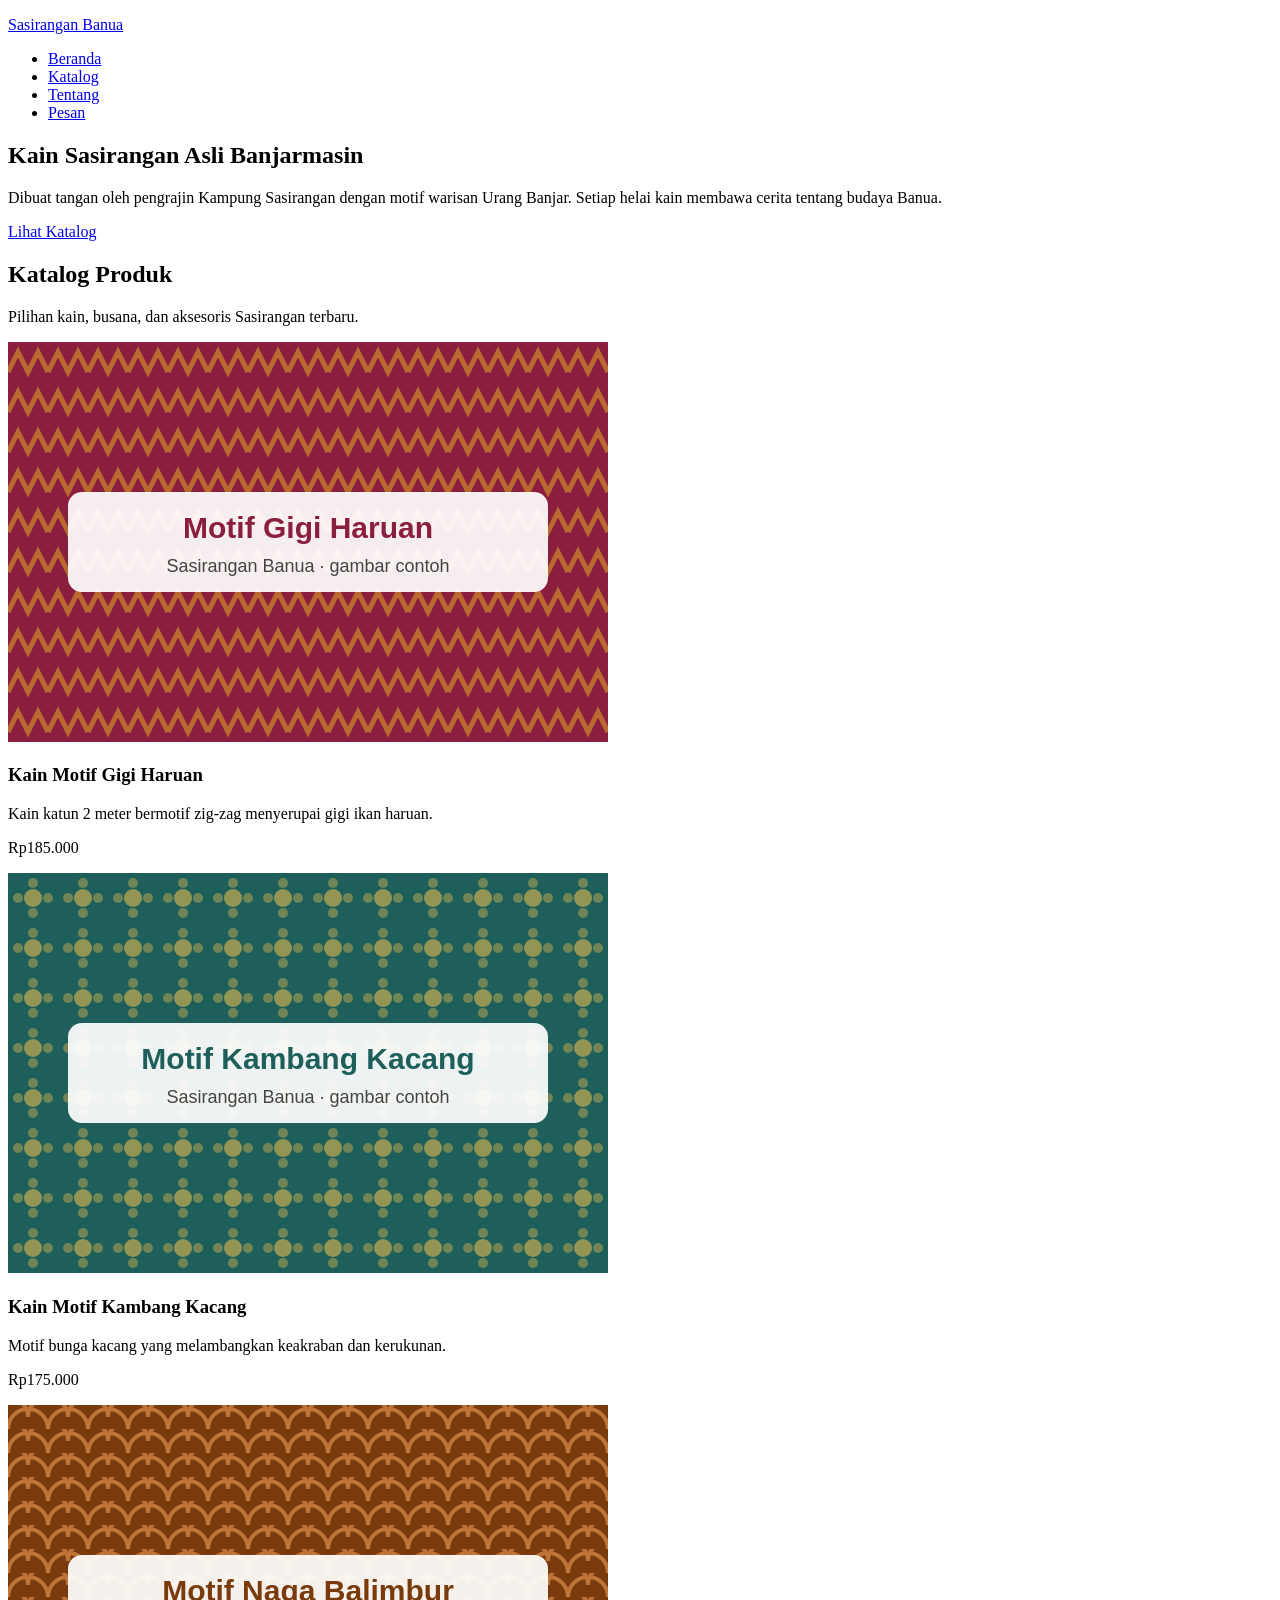
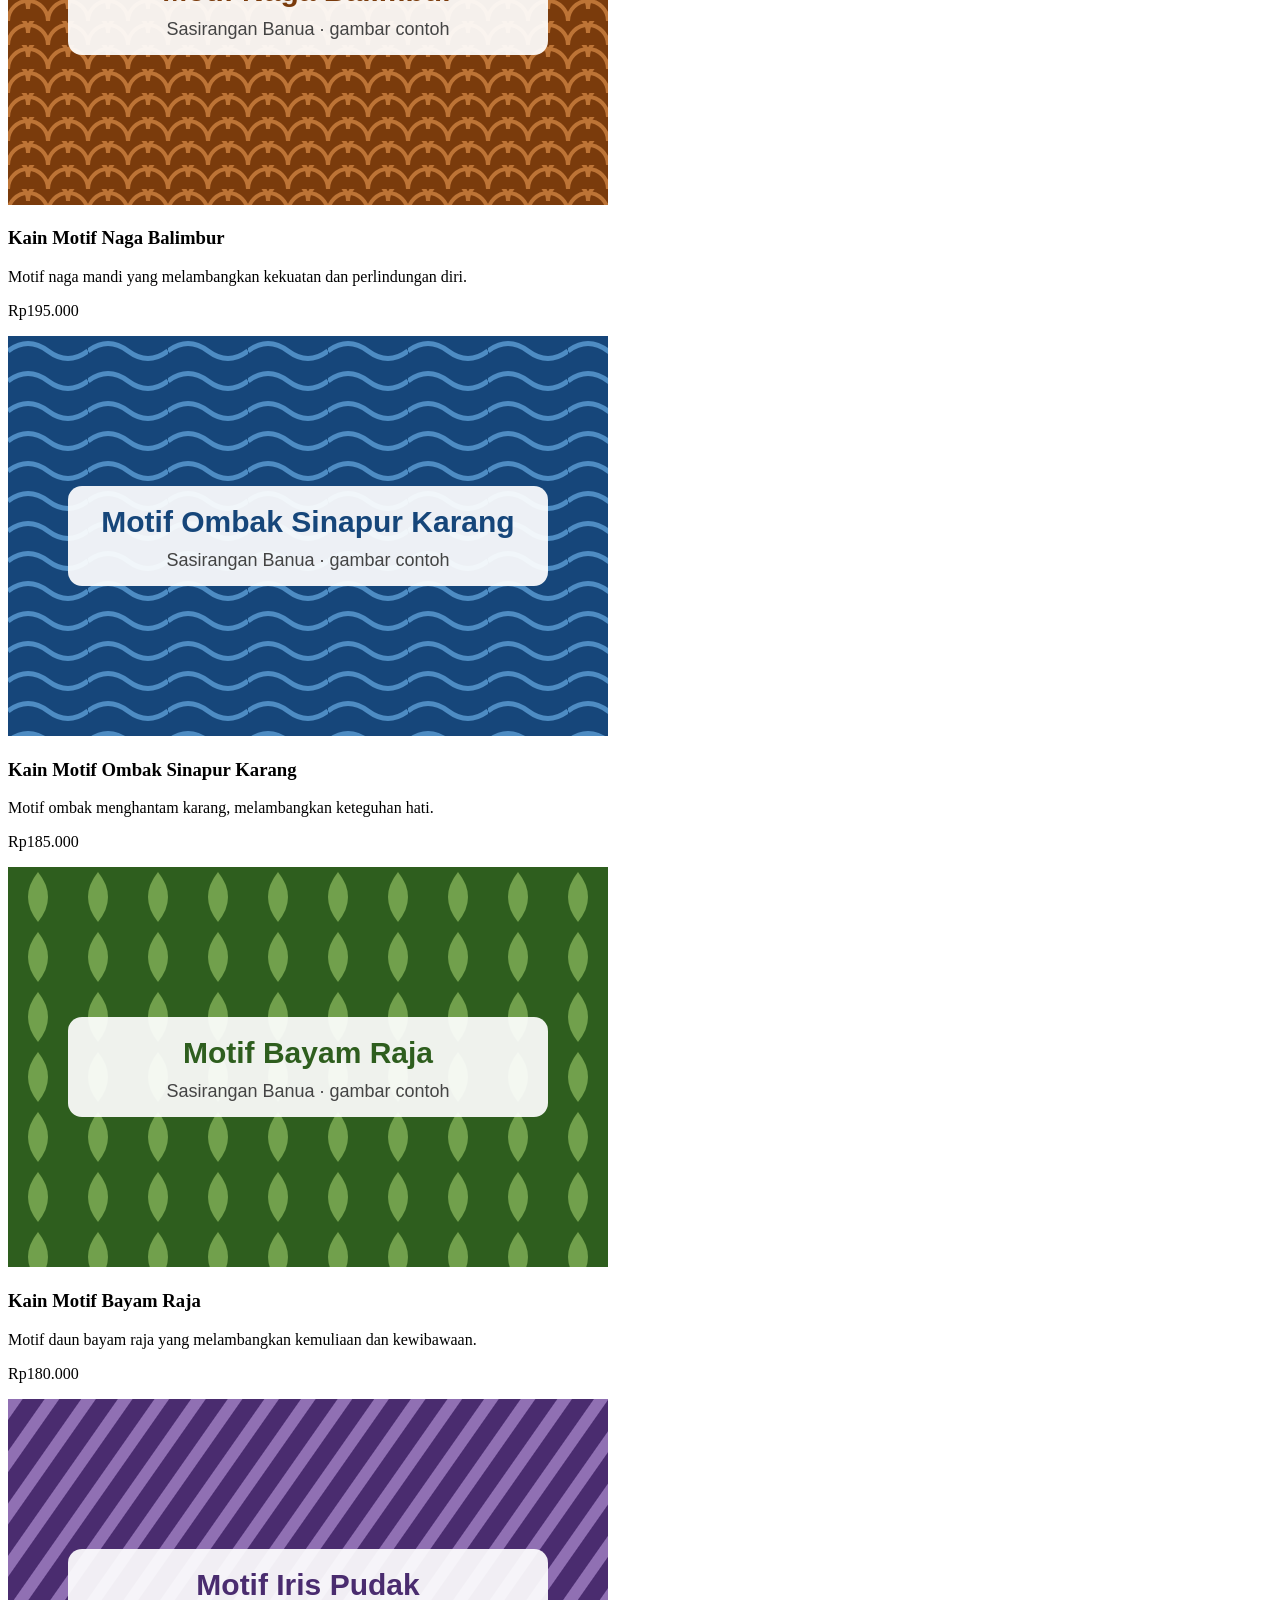
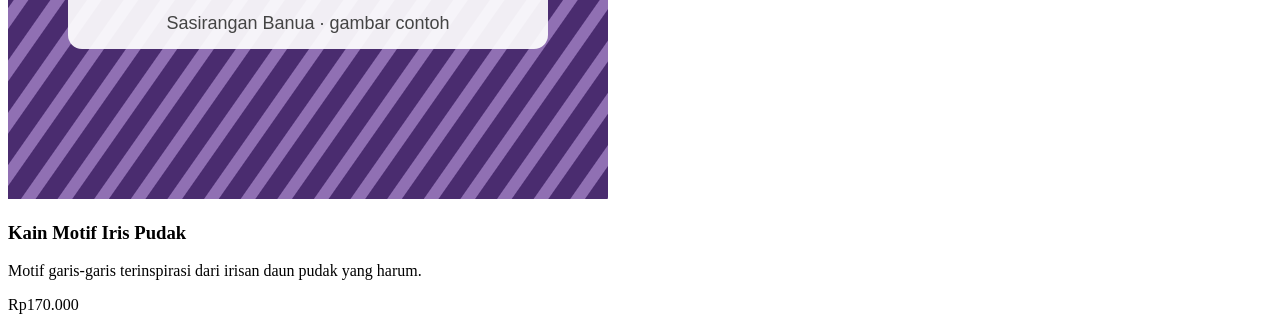
==== index.html @ d118c05b "Tambah hero dan katalog 6 produk." ====
<!DOCTYPE html>
<html lang="id">
    <!-- ========== HEADER & NAVIGASI ========== --> 
<header class="header-situs"> 
  <p class="logo"><a href="index.html">Sasirangan Banua</a></p> 
  <nav aria-label="Navigasi utama"> 
    <ul class="menu"> 
      <li><a href="index.html" aria-current="page">Beranda</a></li> 
      <li><a href="#katalog">Katalog</a></li> 
      <li><a href="#tentang">Tentang</a></li> 
      <li><a href="kontak.html">Pesan</a></li> 
    </ul> 
  </nav> 
</header>
<main> 
  <!-- ========== HERO ========== --> 
  <section class="hero" id="beranda"> 
    <h1>Kain Sasirangan Asli Banjarmasin</h1> 
    <p>Dibuat tangan oleh pengrajin Kampung Sasirangan dengan motif warisan Urang Banjar. 
      Setiap helai kain membawa cerita tentang budaya Banua.</p> 
    <a class="tombol" href="#katalog">Lihat Katalog</a> 
  </section>
<head>
    <meta charset="UTF-8">
    <meta name="viewport" content="width=device-width, initial-scale=1.0">
    <meta name="description" content="Katalog kain dan busana Sasirangan khas Banjarmasin 
    karya pengrajin lokal."> 
    <title>Sasirangan Banua | Kain Khas Banjar</title>

    <!-- ========== KATALOG ========== -->
<section class="bagian" id="katalog">
  <h2>Katalog Produk</h2>
  <p>Pilihan kain, busana, dan aksesoris Sasirangan terbaru.</p>

  <div class="katalog-grid">
    
    <!-- KARTU 1: GIGI HARUAN -->
    <article class="kartu">
      <img src="img/gigi-haruan.svg" alt="Kain sasirangan motif gigi haruan warna merah marun" width="600" height="400">
      <div class="kartu-isi">
        <h3>Kain Motif Gigi Haruan</h3>
        <p>Kain katun 2 meter bermotif zig-zag menyerupai gigi ikan haruan.</p>
        <p class="harga">Rp185.000</p>
      </div>
    </article>

    <!-- KARTU 2: KAMBANG KACANG -->
    <article class="kartu">
      <img src="img/kambang-kacang.svg" alt="Kain sasirangan motif kambang kacang warna hijau tosca" width="600" height="400">
      <div class="kartu-isi">
        <h3>Kain Motif Kambang Kacang</h3>
        <p>Motif bunga kacang yang melambangkan keakraban dan kerukunan.</p>
        <p class="harga">Rp175.000</p>
      </div>
    </article>

    <!-- KARTU 3: NAGA BALIMBUR -->
    <article class="kartu">
      <img src="img/naga-balimbur.svg" alt="Kain sasirangan motif naga balimbur" width="600" height="400">
      <div class="kartu-isi">
        <h3>Kain Motif Naga Balimbur</h3>
        <p>Motif naga mandi yang melambangkan kekuatan dan perlindungan diri.</p>
        <p class="harga">Rp195.000</p>
      </div>
    </article>

    <!-- KARTU 4: OMBAK SINAPUR KARANG -->
    <article class="kartu">
      <img src="img/ombak-sinapur-karang.svg" alt="Kain sasirangan motif ombak sinapur karang" width="600" height="400">
      <div class="kartu-isi">
        <h3>Kain Motif Ombak Sinapur Karang</h3>
        <p>Motif ombak menghantam karang, melambangkan keteguhan hati.</p>
        <p class="harga">Rp185.000</p>
      </div>
    </article>

    <!-- KARTU 5: BAYAM RAJA -->
    <article class="kartu">
      <img src="img/bayam-raja.svg" alt="Kain sasirangan motif bayam raja" width="600" height="400">
      <div class="kartu-isi">
        <h3>Kain Motif Bayam Raja</h3>
        <p>Motif daun bayam raja yang melambangkan kemuliaan dan kewibawaan.</p>
        <p class="harga">Rp180.000</p>
      </div>
    </article>

    <!-- KARTU 6: IRIS PUDAK -->
    <article class="kartu">
      <img src="img/iris-pudak.svg" alt="Kain sasirangan motif iris pudak" width="600" height="400">
      <div class="kartu-isi">
        <h3>Kain Motif Iris Pudak</h3>
        <p>Motif garis-garis terinspirasi dari irisan daun pudak yang harum.</p>
        <p class="harga">Rp170.000</p>
      </div>
    </article>

  </div>
</section>
</head>
<body>
    
</body>
</html>
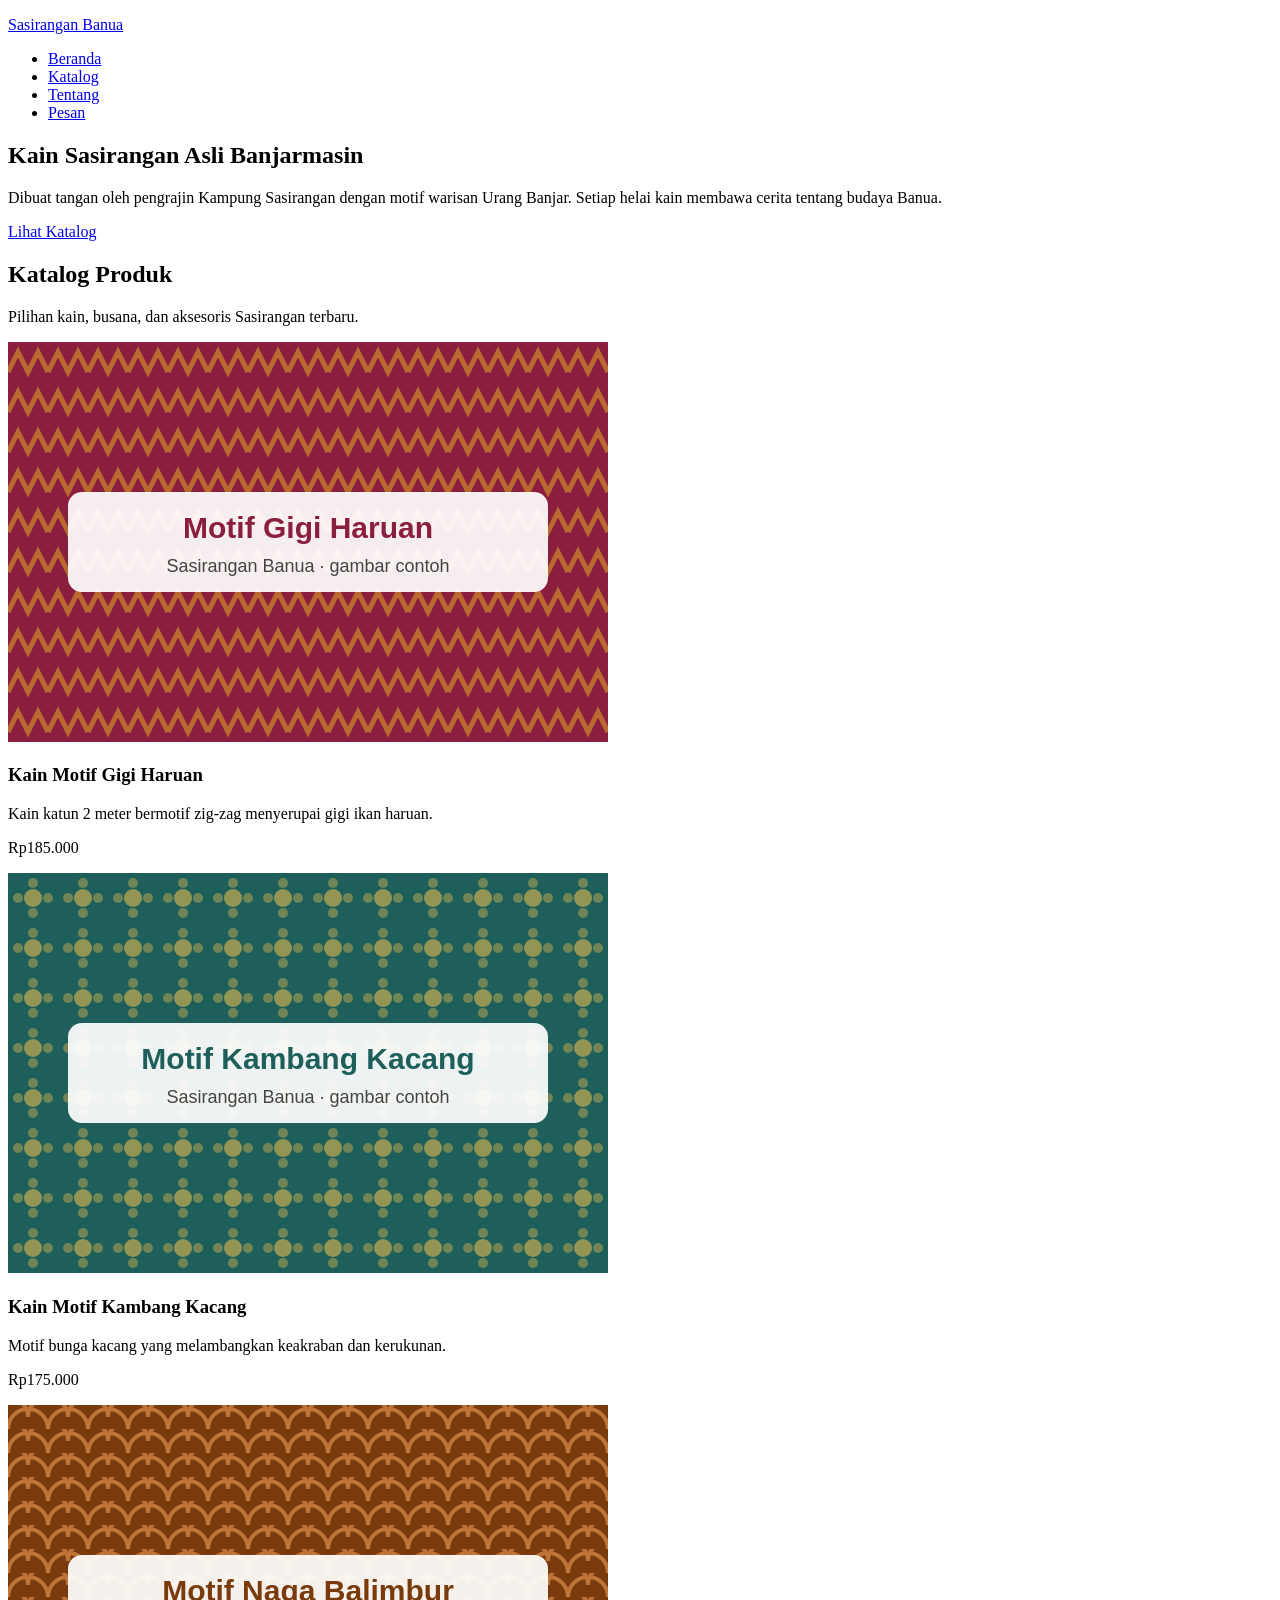
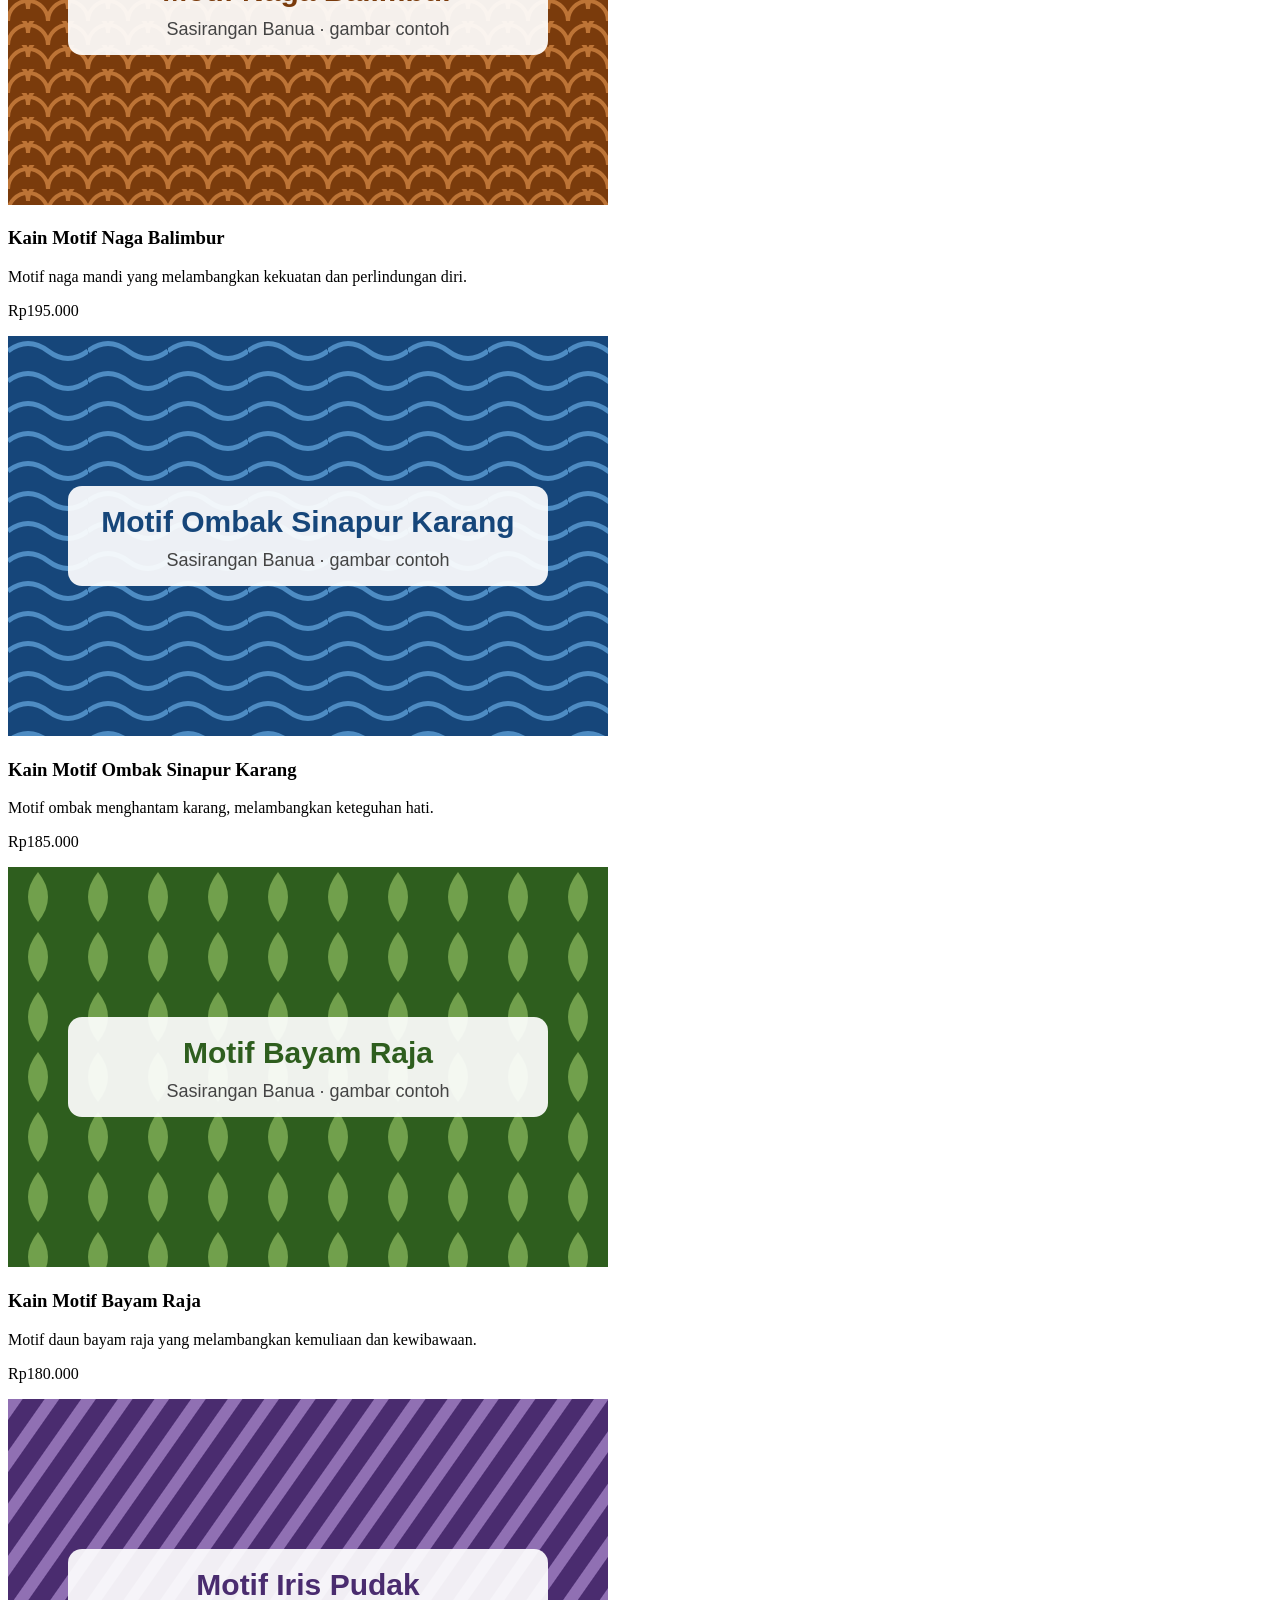
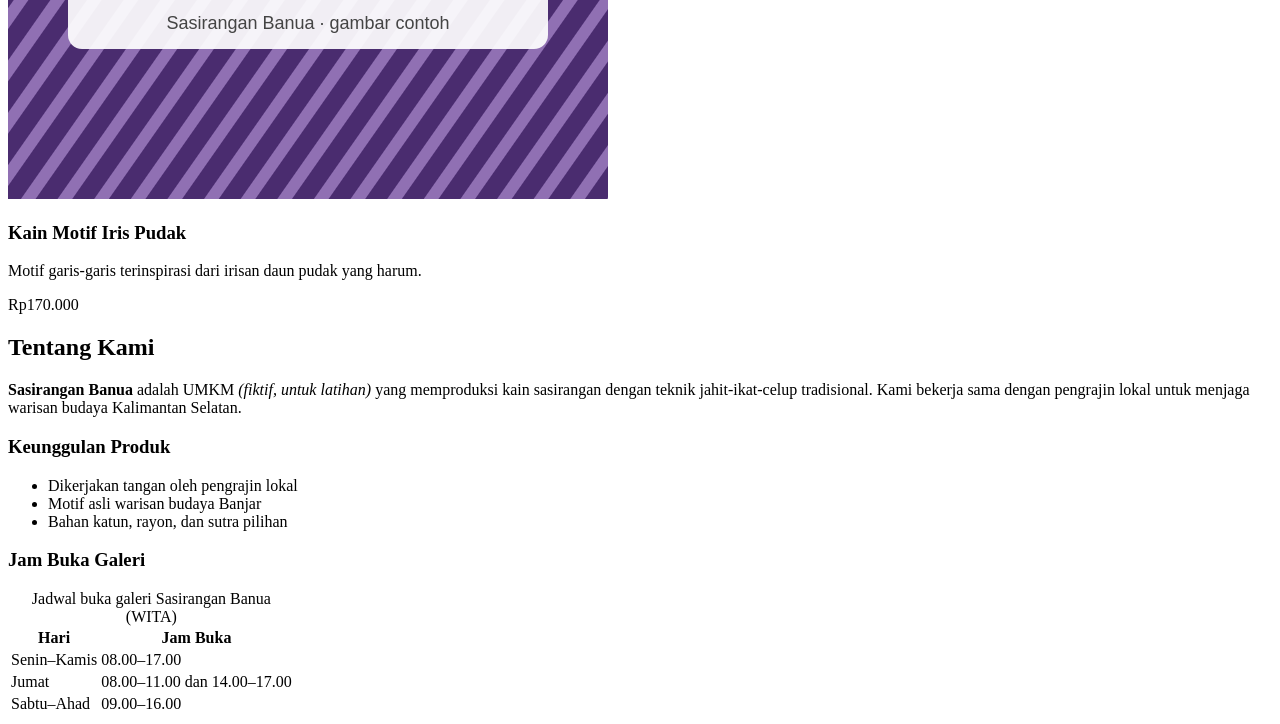
==== commit 139a7b0a: "Tambah bagian tentang dan tabel jam buka" ====
--- a/index.html
+++ b/index.html
@@ -97,6 +97,47 @@
   </div>
 </section>
 </head>
+
+ <!-- ========== TENTANG ========== --> 
+  <section class="bagian" id="tentang"> 
+    <h2>Tentang Kami</h2> 
+    <p><strong>Sasirangan Banua</strong> adalah UMKM <em>(fiktif, untuk latihan)</em> yang 
+      memproduksi kain sasirangan dengan teknik jahit-ikat-celup tradisional. Kami bekerja sama 
+      dengan pengrajin lokal untuk menjaga warisan budaya Kalimantan Selatan.</p> 
+ 
+    <h3>Keunggulan Produk</h3> 
+    <ul> 
+      <li>Dikerjakan tangan oleh pengrajin lokal</li> 
+      <li>Motif asli warisan budaya Banjar</li> 
+      <li>Bahan katun, rayon, dan sutra pilihan</li> 
+    </ul> 
+ 
+    <h3>Jam Buka Galeri</h3> 
+    <table> 
+      <caption>Jadwal buka galeri Sasirangan Banua (WITA)</caption> 
+      <thead> 
+        <tr> 
+          <th scope="col">Hari</th> 
+          <th scope="col">Jam Buka</th> 
+        </tr> 
+      </thead> 
+      <tbody> 
+        <tr> 
+          <td>Senin–Kamis</td> 
+          <td>08.00–17.00</td> 
+        </tr> 
+        <tr> 
+          <td>Jumat</td> 
+          <td>08.00–11.00 dan 14.00–17.00</td> 
+        </tr> 
+        <tr> 
+          <td>Sabtu–Ahad</td> 
+          <td>09.00–16.00</td> 
+        </tr> 
+      </tbody> 
+    </table> 
+  </section> 
+</main>
 <body>
     
 </body>
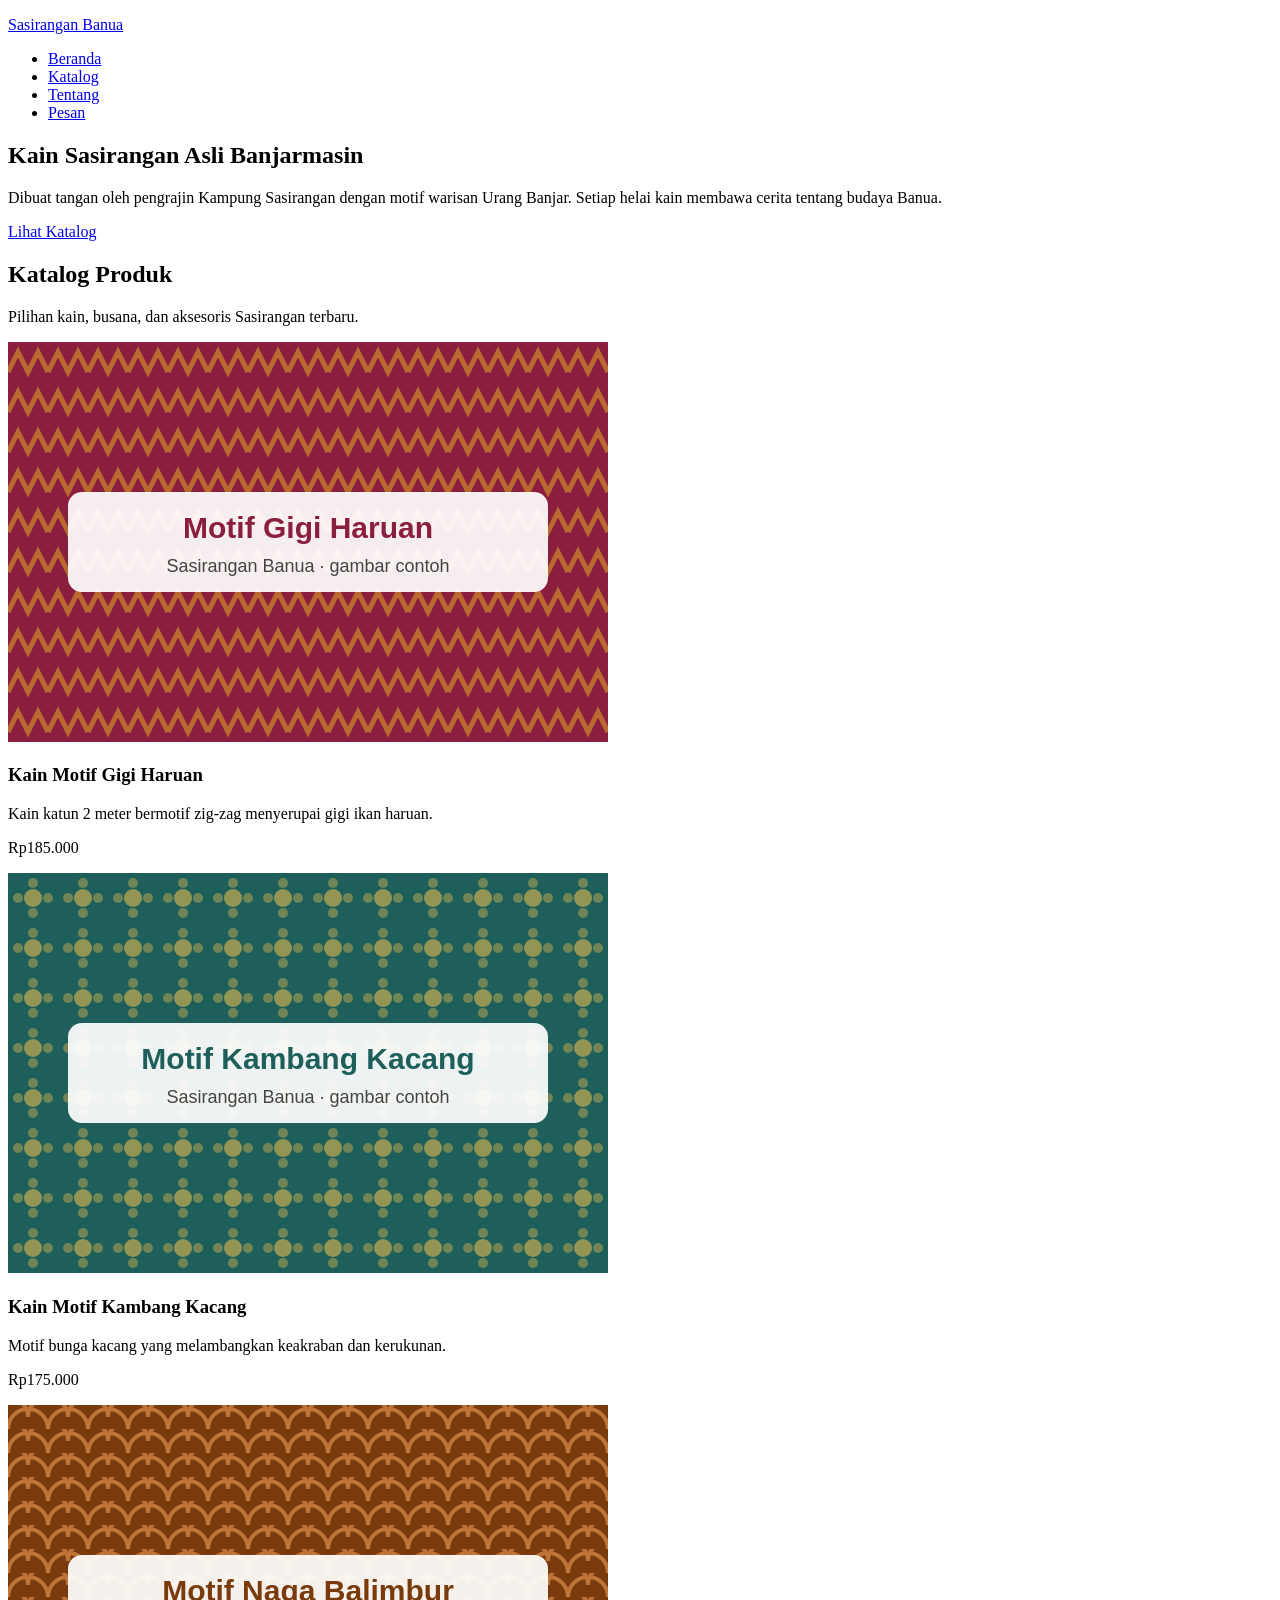
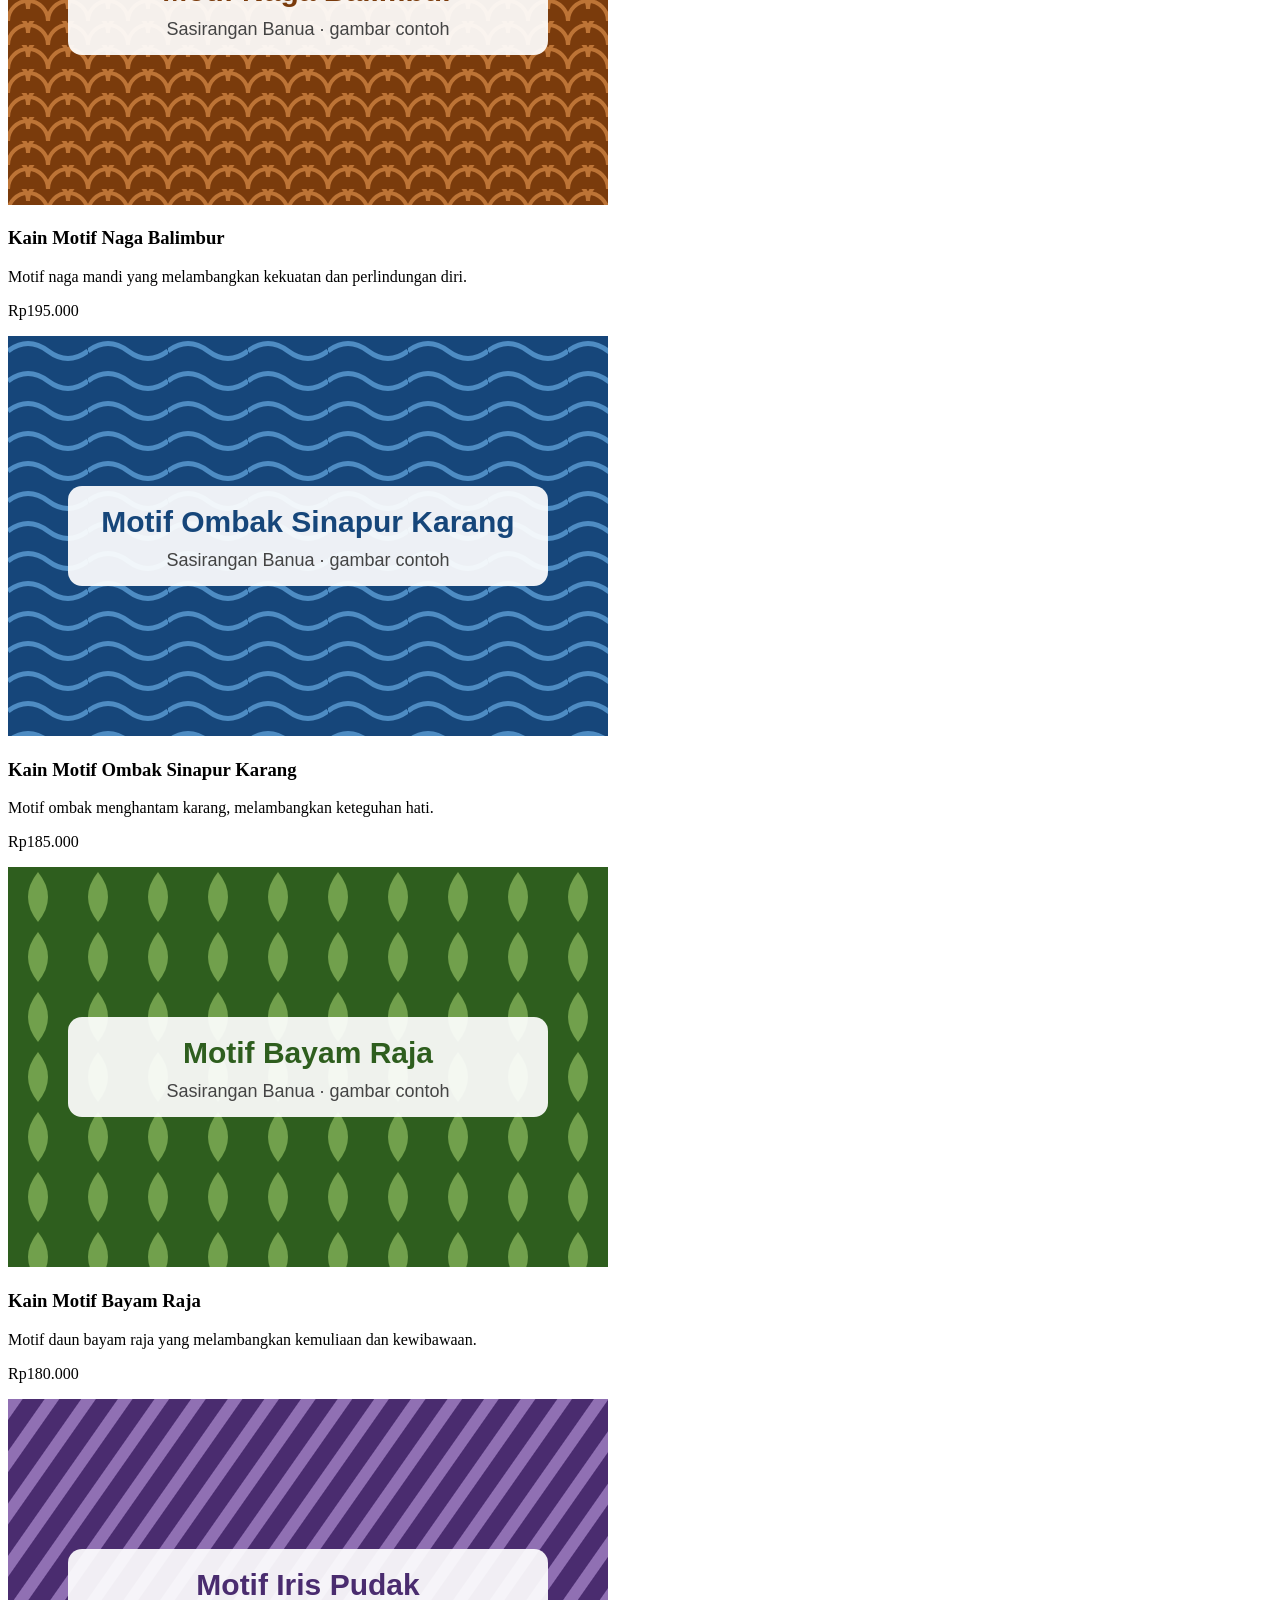
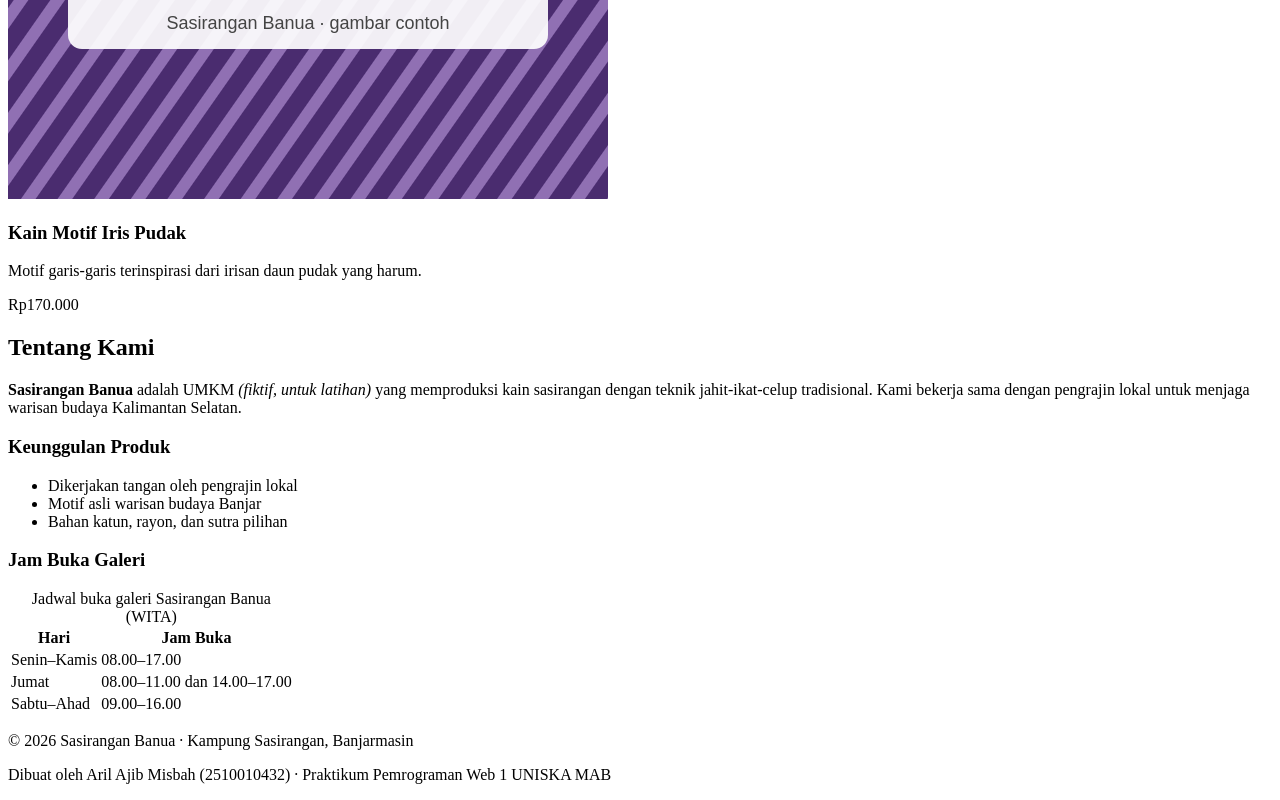
==== commit 9eaafa8d: "Penambahan Footer" ====
--- a/index.html
+++ b/index.html
@@ -139,6 +139,11 @@
   </section> 
 </main>
 <body>
+      <!-- ========== FOOTER ========== --> 
+  <footer class="footer-situs"> 
+    <p>&copy; 2026 Sasirangan Banua &middot; Kampung Sasirangan, Banjarmasin</p> 
+    <p>Dibuat oleh Aril Ajib Misbah (2510010432) &middot; Praktikum Pemrograman Web 1 UNISKA MAB</p> 
+  </footer> 
     
 </body>
 </html>
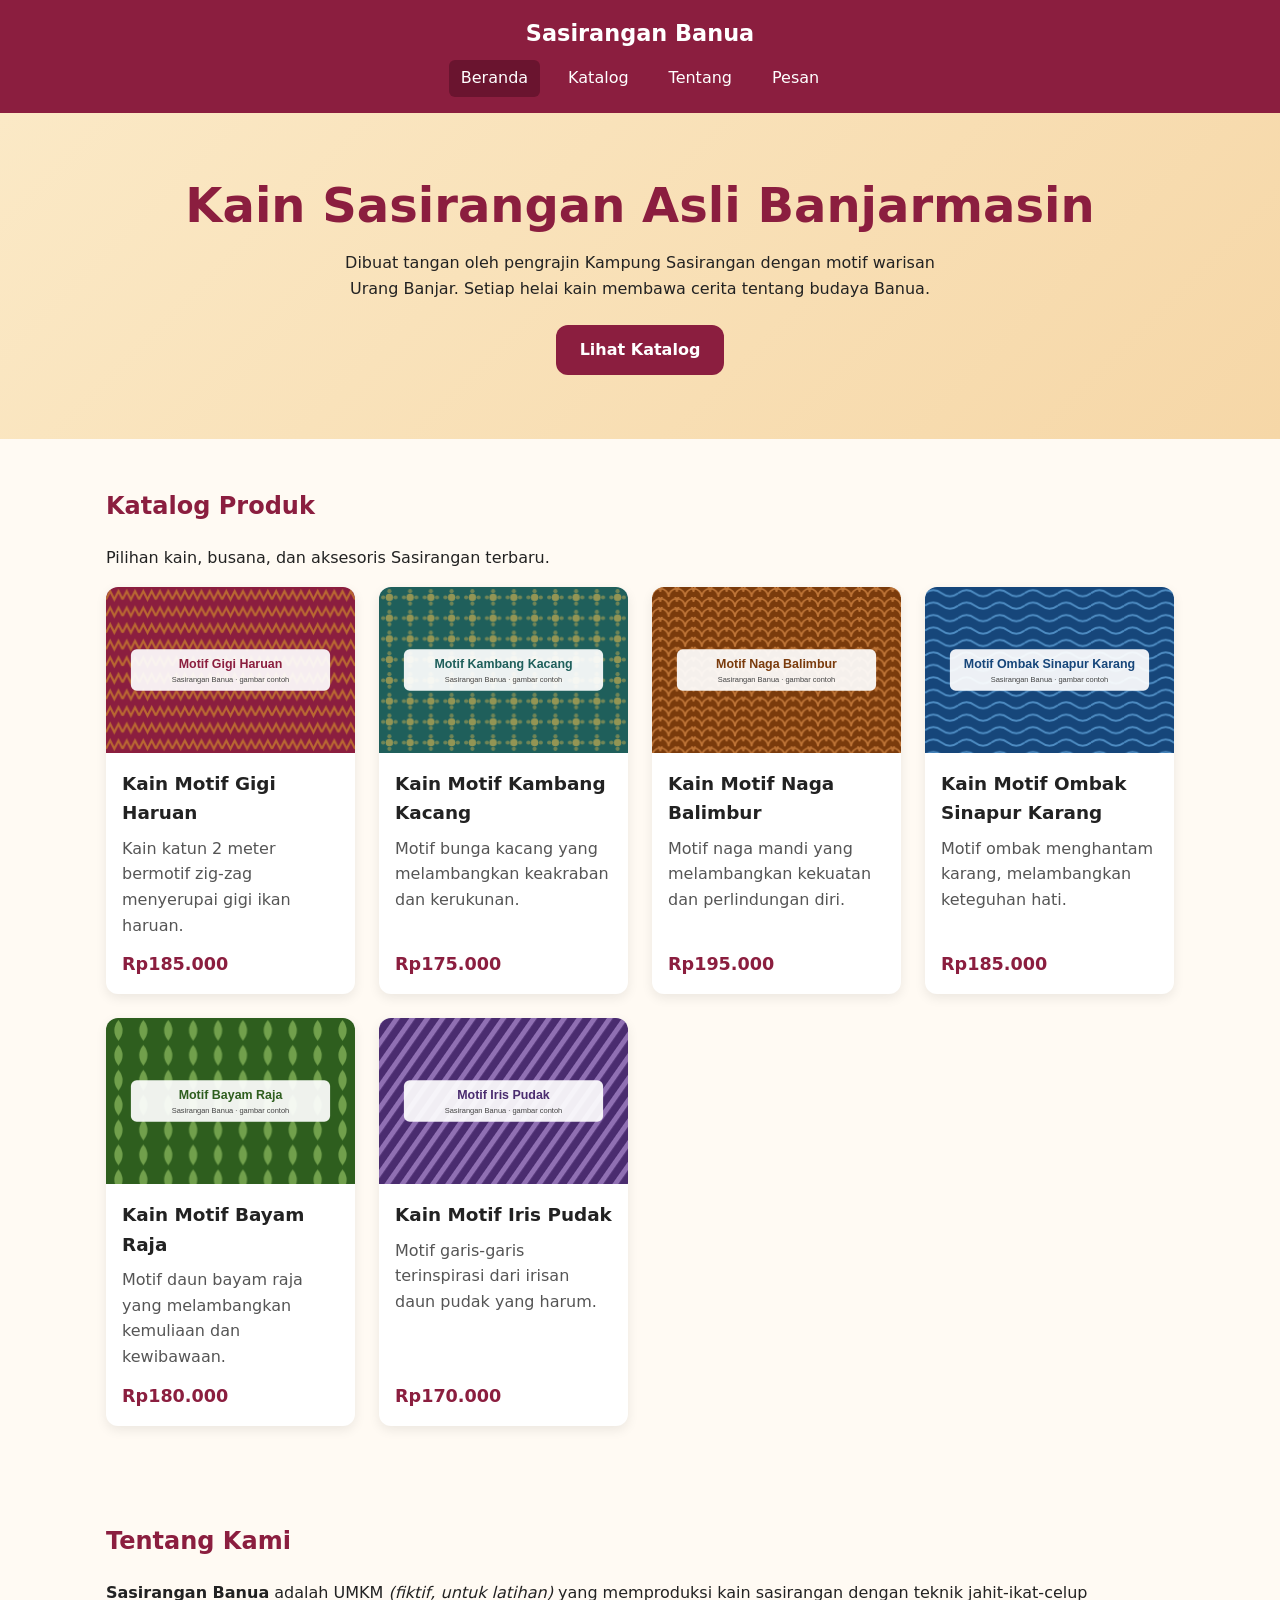
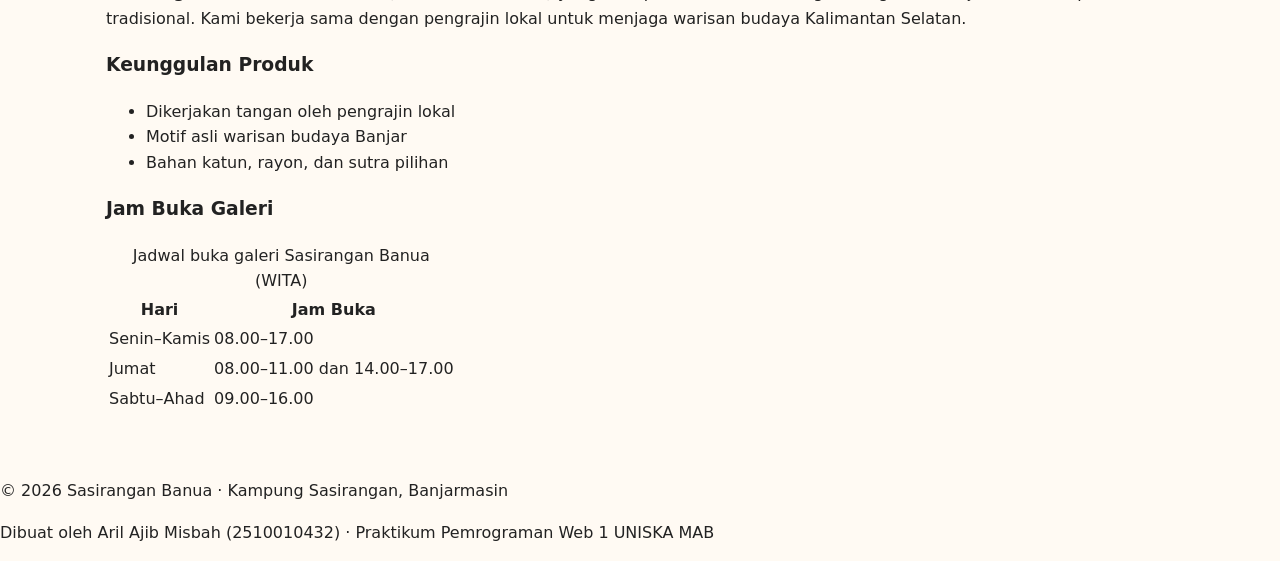
==== commit b2bdd60e: "Tambah gaya dasar, header, hero, dan katalog grid" ====
--- a/index.html
+++ b/index.html
@@ -1,145 +1,148 @@
 <!DOCTYPE html>
 <html lang="id">
-    <!-- ========== HEADER & NAVIGASI ========== --> 
-<header class="header-situs"> 
-  <p class="logo"><a href="index.html">Sasirangan Banua</a></p> 
-  <nav aria-label="Navigasi utama"> 
-    <ul class="menu"> 
-      <li><a href="index.html" aria-current="page">Beranda</a></li> 
-      <li><a href="#katalog">Katalog</a></li> 
-      <li><a href="#tentang">Tentang</a></li> 
-      <li><a href="kontak.html">Pesan</a></li> 
-    </ul> 
-  </nav> 
-</header>
-<main> 
-  <!-- ========== HERO ========== --> 
-  <section class="hero" id="beranda"> 
-    <h1>Kain Sasirangan Asli Banjarmasin</h1> 
-    <p>Dibuat tangan oleh pengrajin Kampung Sasirangan dengan motif warisan Urang Banjar. 
-      Setiap helai kain membawa cerita tentang budaya Banua.</p> 
-    <a class="tombol" href="#katalog">Lihat Katalog</a> 
-  </section>
 <head>
     <meta charset="UTF-8">
     <meta name="viewport" content="width=device-width, initial-scale=1.0">
-    <meta name="description" content="Katalog kain dan busana Sasirangan khas Banjarmasin 
-    karya pengrajin lokal."> 
+    <meta name="description" content="Katalog kain dan busana Sasirangan khas Banjarmasin karya pengrajin lokal."> 
     <title>Sasirangan Banua | Kain Khas Banjar</title>
+    <link rel="stylesheet" href="css/style.css">
+</head>
+<body>
+
+  <!-- ========== HEADER & NAVIGASI ========== --> 
+  <header class="header-situs"> 
+    <p class="logo"><a href="index.html">Sasirangan Banua</a></p> 
+    <nav aria-label="Navigasi utama"> 
+      <ul class="menu"> 
+        <li><a href="index.html" aria-current="page">Beranda</a></li> 
+        <li><a href="#katalog">Katalog</a></li> 
+        <li><a href="#tentang">Tentang</a></li> 
+        <li><a href="kontak.html">Pesan</a></li> 
+      </ul> 
+    </nav> 
+  </header>
+
+  <main> 
+    <!-- ========== HERO ========== --> 
+    <section class="hero" id="beranda"> 
+      <h1>Kain Sasirangan Asli Banjarmasin</h1> 
+      <p>Dibuat tangan oleh pengrajin Kampung Sasirangan dengan motif warisan Urang Banjar. 
+        Setiap helai kain membawa cerita tentang budaya Banua.</p> 
+      <a class="tombol" href="#katalog">Lihat Katalog</a> 
+    </section>
 
     <!-- ========== KATALOG ========== -->
-<section class="bagian" id="katalog">
-  <h2>Katalog Produk</h2>
-  <p>Pilihan kain, busana, dan aksesoris Sasirangan terbaru.</p>
+    <section class="bagian" id="katalog">
+      <h2>Katalog Produk</h2>
+      <p>Pilihan kain, busana, dan aksesoris Sasirangan terbaru.</p>
 
-  <div class="katalog-grid">
-    
-    <!-- KARTU 1: GIGI HARUAN -->
-    <article class="kartu">
-      <img src="img/gigi-haruan.svg" alt="Kain sasirangan motif gigi haruan warna merah marun" width="600" height="400">
-      <div class="kartu-isi">
-        <h3>Kain Motif Gigi Haruan</h3>
-        <p>Kain katun 2 meter bermotif zig-zag menyerupai gigi ikan haruan.</p>
-        <p class="harga">Rp185.000</p>
+      <div class="katalog-grid">
+        
+        <!-- KARTU 1: GIGI HARUAN -->
+        <article class="kartu">
+          <img src="img/gigi-haruan.svg" alt="Kain sasirangan motif gigi haruan warna merah marun" width="600" height="400">
+          <div class="kartu-isi">
+            <h3>Kain Motif Gigi Haruan</h3>
+            <p>Kain katun 2 meter bermotif zig-zag menyerupai gigi ikan haruan.</p>
+            <p class="harga">Rp185.000</p>
+          </div>
+        </article>
+
+        <!-- KARTU 2: KAMBANG KACANG -->
+        <article class="kartu">
+          <img src="img/kambang-kacang.svg" alt="Kain sasirangan motif kambang kacang warna hijau tosca" width="600" height="400">
+          <div class="kartu-isi">
+            <h3>Kain Motif Kambang Kacang</h3>
+            <p>Motif bunga kacang yang melambangkan keakraban dan kerukunan.</p>
+            <p class="harga">Rp175.000</p>
+          </div>
+        </article>
+
+        <!-- KARTU 3: NAGA BALIMBUR -->
+        <article class="kartu">
+          <img src="img/naga-balimbur.svg" alt="Kain sasirangan motif naga balimbur" width="600" height="400">
+          <div class="kartu-isi">
+            <h3>Kain Motif Naga Balimbur</h3>
+            <p>Motif naga mandi yang melambangkan kekuatan dan perlindungan diri.</p>
+            <p class="harga">Rp195.000</p>
+          </div>
+        </article>
+
+        <!-- KARTU 4: OMBAK SINAPUR KARANG -->
+        <article class="kartu">
+          <img src="img/ombak-sinapur-karang.svg" alt="Kain sasirangan motif ombak sinapur karang" width="600" height="400">
+          <div class="kartu-isi">
+            <h3>Kain Motif Ombak Sinapur Karang</h3>
+            <p>Motif ombak menghantam karang, melambangkan keteguhan hati.</p>
+            <p class="harga">Rp185.000</p>
+          </div>
+        </article>
+
+        <!-- KARTU 5: BAYAM RAJA -->
+        <article class="kartu">
+          <img src="img/bayam-raja.svg" alt="Kain sasirangan motif bayam raja" width="600" height="400">
+          <div class="kartu-isi">
+            <h3>Kain Motif Bayam Raja</h3>
+            <p>Motif daun bayam raja yang melambangkan kemuliaan dan kewibawaan.</p>
+            <p class="harga">Rp180.000</p>
+          </div>
+        </article>
+
+        <!-- KARTU 6: IRIS PUDAK -->
+        <article class="kartu">
+          <img src="img/iris-pudak.svg" alt="Kain sasirangan motif iris pudak" width="600" height="400">
+          <div class="kartu-isi">
+            <h3>Kain Motif Iris Pudak</h3>
+            <p>Motif garis-garis terinspirasi dari irisan daun pudak yang harum.</p>
+            <p class="harga">Rp170.000</p>
+          </div>
+        </article>
+
       </div>
-    </article>
+    </section>
 
-    <!-- KARTU 2: KAMBANG KACANG -->
-    <article class="kartu">
-      <img src="img/kambang-kacang.svg" alt="Kain sasirangan motif kambang kacang warna hijau tosca" width="600" height="400">
-      <div class="kartu-isi">
-        <h3>Kain Motif Kambang Kacang</h3>
-        <p>Motif bunga kacang yang melambangkan keakraban dan kerukunan.</p>
-        <p class="harga">Rp175.000</p>
-      </div>
-    </article>
+    <!-- ========== TENTANG ========== --> 
+    <section class="bagian" id="tentang"> 
+      <h2>Tentang Kami</h2> 
+      <p><strong>Sasirangan Banua</strong> adalah UMKM <em>(fiktif, untuk latihan)</em> yang 
+        memproduksi kain sasirangan dengan teknik jahit-ikat-celup tradisional. Kami bekerja sama 
+        dengan pengrajin lokal untuk menjaga warisan budaya Kalimantan Selatan.</p> 
+   
+      <h3>Keunggulan Produk</h3> 
+      <ul> 
+        <li>Dikerjakan tangan oleh pengrajin lokal</li> 
+        <li>Motif asli warisan budaya Banjar</li> 
+        <li>Bahan katun, rayon, dan sutra pilihan</li> 
+      </ul> 
+   
+      <h3>Jam Buka Galeri</h3> 
+      <table> 
+        <caption>Jadwal buka galeri Sasirangan Banua (WITA)</caption> 
+        <thead> 
+          <tr> 
+            <th scope="col">Hari</th> 
+            <th scope="col">Jam Buka</th> 
+          </tr> 
+        </thead> 
+        <tbody> 
+          <tr> 
+            <td>Senin–Kamis</td> 
+            <td>08.00–17.00</td> 
+          </tr> 
+          <tr> 
+            <td>Jumat</td> 
+            <td>08.00–11.00 dan 14.00–17.00</td> 
+          </tr> 
+          <tr> 
+            <td>Sabtu–Ahad</td> 
+            <td>09.00–16.00</td> 
+          </tr> 
+        </tbody> 
+      </table> 
+    </section> 
+  </main>
 
-    <!-- KARTU 3: NAGA BALIMBUR -->
-    <article class="kartu">
-      <img src="img/naga-balimbur.svg" alt="Kain sasirangan motif naga balimbur" width="600" height="400">
-      <div class="kartu-isi">
-        <h3>Kain Motif Naga Balimbur</h3>
-        <p>Motif naga mandi yang melambangkan kekuatan dan perlindungan diri.</p>
-        <p class="harga">Rp195.000</p>
-      </div>
-    </article>
-
-    <!-- KARTU 4: OMBAK SINAPUR KARANG -->
-    <article class="kartu">
-      <img src="img/ombak-sinapur-karang.svg" alt="Kain sasirangan motif ombak sinapur karang" width="600" height="400">
-      <div class="kartu-isi">
-        <h3>Kain Motif Ombak Sinapur Karang</h3>
-        <p>Motif ombak menghantam karang, melambangkan keteguhan hati.</p>
-        <p class="harga">Rp185.000</p>
-      </div>
-    </article>
-
-    <!-- KARTU 5: BAYAM RAJA -->
-    <article class="kartu">
-      <img src="img/bayam-raja.svg" alt="Kain sasirangan motif bayam raja" width="600" height="400">
-      <div class="kartu-isi">
-        <h3>Kain Motif Bayam Raja</h3>
-        <p>Motif daun bayam raja yang melambangkan kemuliaan dan kewibawaan.</p>
-        <p class="harga">Rp180.000</p>
-      </div>
-    </article>
-
-    <!-- KARTU 6: IRIS PUDAK -->
-    <article class="kartu">
-      <img src="img/iris-pudak.svg" alt="Kain sasirangan motif iris pudak" width="600" height="400">
-      <div class="kartu-isi">
-        <h3>Kain Motif Iris Pudak</h3>
-        <p>Motif garis-garis terinspirasi dari irisan daun pudak yang harum.</p>
-        <p class="harga">Rp170.000</p>
-      </div>
-    </article>
-
-  </div>
-</section>
-</head>
-
- <!-- ========== TENTANG ========== --> 
-  <section class="bagian" id="tentang"> 
-    <h2>Tentang Kami</h2> 
-    <p><strong>Sasirangan Banua</strong> adalah UMKM <em>(fiktif, untuk latihan)</em> yang 
-      memproduksi kain sasirangan dengan teknik jahit-ikat-celup tradisional. Kami bekerja sama 
-      dengan pengrajin lokal untuk menjaga warisan budaya Kalimantan Selatan.</p> 
- 
-    <h3>Keunggulan Produk</h3> 
-    <ul> 
-      <li>Dikerjakan tangan oleh pengrajin lokal</li> 
-      <li>Motif asli warisan budaya Banjar</li> 
-      <li>Bahan katun, rayon, dan sutra pilihan</li> 
-    </ul> 
- 
-    <h3>Jam Buka Galeri</h3> 
-    <table> 
-      <caption>Jadwal buka galeri Sasirangan Banua (WITA)</caption> 
-      <thead> 
-        <tr> 
-          <th scope="col">Hari</th> 
-          <th scope="col">Jam Buka</th> 
-        </tr> 
-      </thead> 
-      <tbody> 
-        <tr> 
-          <td>Senin–Kamis</td> 
-          <td>08.00–17.00</td> 
-        </tr> 
-        <tr> 
-          <td>Jumat</td> 
-          <td>08.00–11.00 dan 14.00–17.00</td> 
-        </tr> 
-        <tr> 
-          <td>Sabtu–Ahad</td> 
-          <td>09.00–16.00</td> 
-        </tr> 
-      </tbody> 
-    </table> 
-  </section> 
-</main>
-<body>
-      <!-- ========== FOOTER ========== --> 
+  <!-- ========== FOOTER ========== --> 
   <footer class="footer-situs"> 
     <p>&copy; 2026 Sasirangan Banua &middot; Kampung Sasirangan, Banjarmasin</p> 
     <p>Dibuat oleh Aril Ajib Misbah (2510010432) &middot; Praktikum Pemrograman Web 1 UNISKA MAB</p> 
--- a/css/style.css
+++ b/css/style.css
@@ -0,0 +1,211 @@
+/* ---------- 1. Variabel (custom properties) ---------- */ 
+ :root { 
+   --warna-utama: #8b1e3f;        /* merah marun sasirangan */ 
+   --warna-utama-gelap: #6a142f; 
+   --warna-aksen: #e0a526;        /* kuning kunyit */ 
+   --warna-krem: #fbe9c6; 
+   --warna-teks: #222222; 
+   --warna-teks-lembut: #555555; 
+   --warna-latar: #fffaf3; 
+   --warna-kartu: #ffffff; 
+   --radius: 12px; 
+   --bayangan: 0 4px 12px rgba(0, 0, 0, 0.08); 
+   --lebar-maks: 1100px; 
+ }
+
+ /* ---------- 2. Reset ringan & dasar ---------- */ 
+ *, 
+ *::before, 
+ *::after { 
+   box-sizing: border-box; 
+ } 
+  
+ html { 
+   scroll-behavior: smooth; 
+   scroll-padding-top: 7rem;      /* agar judul tidak tertutup header sticky */ 
+ } 
+  
+ body { 
+   margin: 0; 
+   font-family: "Segoe UI", system-ui, -apple-system, Roboto, Arial, sans-serif; 
+   font-size: 1rem; 
+   line-height: 1.6; 
+   color: var(--warna-teks); 
+   background-color: var(--warna-latar); 
+ } 
+  
+ img { 
+   display: block; 
+   max-width: 100%; 
+   height: auto;
+ }
+
+ a { 
+   color: var(--warna-utama); 
+ } 
+  
+ /* Penanda fokus untuk pengguna keyboard — JANGAN dihapus */ 
+ a:focus-visible, 
+ button:focus-visible, 
+ input:focus-visible, 
+ select:focus-visible, 
+ textarea:focus-visible { 
+   outline: 3px solid var(--warna-utama-gelap); 
+   outline-offset: 2px; 
+ }
+
+
+ /* ---------- 3. Header & navigasi (Flexbox) ---------- */ 
+.header-situs { 
+  position: sticky; 
+  top: 0; 
+  z-index: 10; 
+  display: flex; 
+  flex-direction: column;      /* HP: logo di atas menu */ 
+  align-items: center; 
+  gap: 0.5rem; 
+  padding: 1rem; 
+  background-color: var(--warna-utama); 
+  color: #ffffff; 
+} 
+ 
+.logo { 
+  margin: 0; 
+  font-size: 1.4rem; 
+  font-weight: 700; 
+} 
+ 
+.logo a { 
+  color: inherit; 
+  text-decoration: none; 
+} 
+
+.menu { 
+  display: flex; 
+  flex-wrap: wrap; 
+  justify-content: center; 
+  gap: 0.25rem 1rem; 
+  margin: 0; 
+  padding: 0; 
+  list-style: none; 
+} 
+ 
+.menu a { 
+  display: block; 
+  padding: 0.35rem 0.75rem; 
+  border-radius: 6px; 
+  color: #ffffff; 
+  text-decoration: none;
+}
+
+.menu a:hover, 
+.menu a[aria-current="page"] { 
+  background-color: var(--warna-utama-gelap); 
+} 
+ 
+.header-situs a:focus-visible { 
+  outline-color: #ffffff;        /* fokus putih agar terlihat di latar header yang gelap */ 
+} 
+
+/* ---------- 4. Hero ---------- */ 
+.hero { 
+  padding: 4rem 1rem; 
+  text-align: center; 
+  background: linear-gradient(135deg, var(--warna-krem), #f6d7a7); 
+} 
+ 
+.hero h1 { 
+  margin: 0 0 1rem; 
+  font-size: clamp(1.8rem, 5vw, 3rem); 
+  line-height: 1.2; 
+  color: var(--warna-utama); 
+} 
+ 
+.hero p { 
+  max-width: 40rem; 
+  margin: 0 auto 1.5rem; 
+} 
+
+/* ---------- 5. Tombol ---------- */ 
+.tombol { 
+  display: inline-block; 
+  padding: 0.75rem 1.5rem; 
+  border: none; 
+  border-radius: var(--radius); 
+  background-color: var(--warna-utama); 
+  color: #ffffff; 
+  font: inherit; 
+  font-weight: 600; 
+  text-decoration: none; 
+  cursor: pointer; 
+  transition: background-color 0.2s ease, transform 0.2s ease; 
+} 
+ 
+.tombol:hover { 
+  background-color: var(--warna-utama-gelap); 
+  transform: translateY(-2px); 
+} 
+
+/* ---------- 6. Bagian (section) umum ---------- */ 
+.bagian { 
+  max-width: var(--lebar-maks); 
+  margin-inline: auto; 
+  padding: 3rem 1rem; 
+} 
+.bagian h1, 
+.bagian h2 { 
+  margin-top: 0; 
+  color: var(--warna-utama); 
+} 
+
+/* ---------- 7. Katalog (CSS Grid) ---------- */ 
+.katalog-grid { 
+   display: grid; 
+   grid-template-columns: repeat(auto-fill, minmax(240px, 1fr)); 
+   gap: 1.5rem; 
+} 
+  
+.kartu { 
+   display: flex; 
+   flex-direction: column; 
+   overflow: hidden; 
+   border-radius: var(--radius); 
+   background-color: var(--warna-kartu); 
+   box-shadow: var(--bayangan); 
+   transition: transform 0.2s ease; 
+} 
+  
+ .kartu:hover { 
+   transform: translateY(-4px); 
+} 
+  
+.kartu img { 
+   width: 100%; 
+   aspect-ratio: 3 / 2; 
+   object-fit: cover; 
+} 
+  
+.kartu-isi { 
+   display: flex; 
+   flex-direction: column; 
+   flex-grow: 1;                  /* isi kartu mengisi sisa tinggi */ 
+   padding: 1rem; 
+} 
+
+.kartu h3 { 
+   margin: 0 0 0.5rem; 
+   font-size: 1.15rem; 
+} 
+  
+.kartu p { 
+   margin: 0 0 0.75rem; 
+   color: var(--warna-teks-lembut); 
+} 
+  
+.kartu .harga { 
+   margin-top: auto;              /* harga selalu di bagian bawah kartu */ 
+   margin-bottom: 0; 
+   font-size: 1.1rem; 
+   font-weight: 700; 
+   color: var(--warna-utama); 
+}
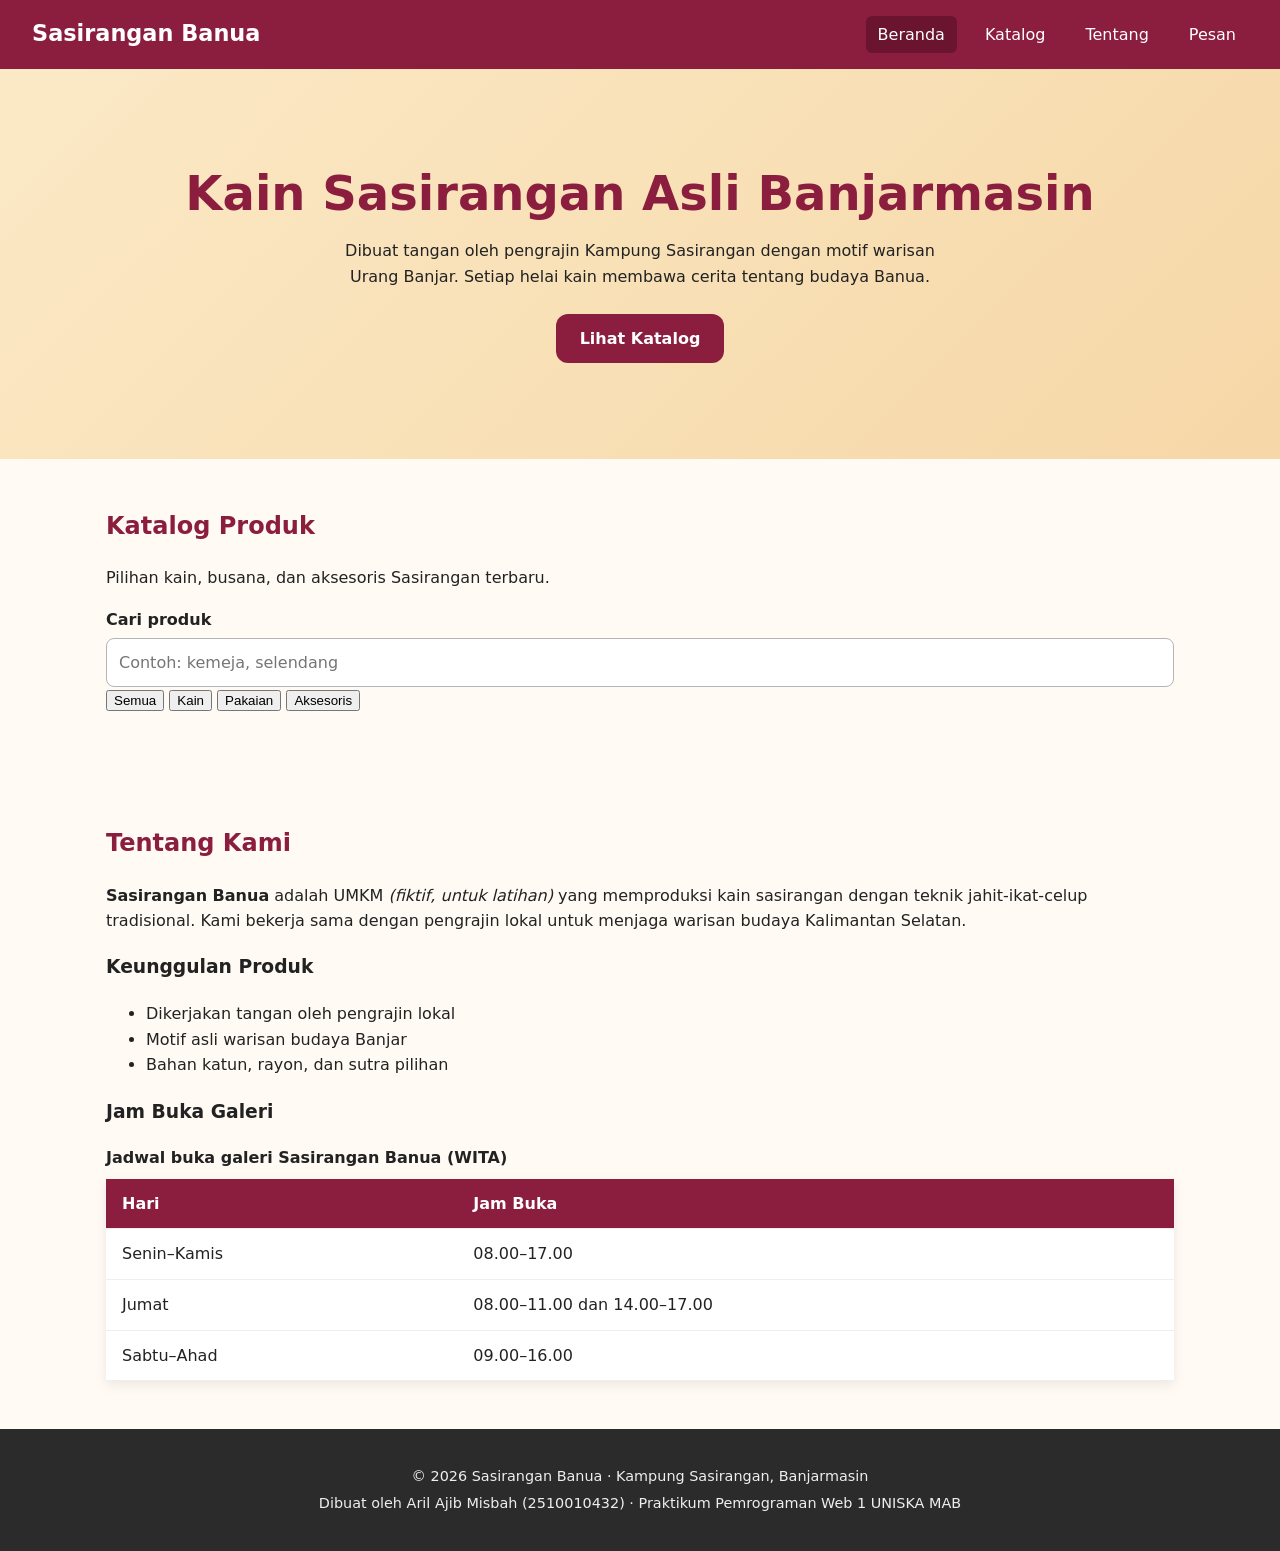
==== commit 3dd6d436: "Tampilkan katalog dari array data dengan DOM" ====
--- a/index.html
+++ b/index.html
@@ -6,6 +6,7 @@
     <meta name="description" content="Katalog kain dan busana Sasirangan khas Banjarmasin karya pengrajin lokal."> 
     <title>Sasirangan Banua | Kain Khas Banjar</title>
     <link rel="stylesheet" href="css/style.css">
+    <script src="js/katalog.js"></script>
 </head>
 <body>
 
@@ -36,68 +37,25 @@
       <h2>Katalog Produk</h2>
       <p>Pilihan kain, busana, dan aksesoris Sasirangan terbaru.</p>
 
-      <div class="katalog-grid">
-        
-        <!-- KARTU 1: GIGI HARUAN -->
-        <article class="kartu">
-          <img src="img/gigi-haruan.svg" alt="Kain sasirangan motif gigi haruan warna merah marun" width="600" height="400">
-          <div class="kartu-isi">
-            <h3>Kain Motif Gigi Haruan</h3>
-            <p>Kain katun 2 meter bermotif zig-zag menyerupai gigi ikan haruan.</p>
-            <p class="harga">Rp185.000</p>
-          </div>
-        </article>
-
-        <!-- KARTU 2: KAMBANG KACANG -->
-        <article class="kartu">
-          <img src="img/kambang-kacang.svg" alt="Kain sasirangan motif kambang kacang warna hijau tosca" width="600" height="400">
-          <div class="kartu-isi">
-            <h3>Kain Motif Kambang Kacang</h3>
-            <p>Motif bunga kacang yang melambangkan keakraban dan kerukunan.</p>
-            <p class="harga">Rp175.000</p>
-          </div>
-        </article>
-
-        <!-- KARTU 3: NAGA BALIMBUR -->
-        <article class="kartu">
-          <img src="img/naga-balimbur.svg" alt="Kain sasirangan motif naga balimbur" width="600" height="400">
-          <div class="kartu-isi">
-            <h3>Kain Motif Naga Balimbur</h3>
-            <p>Motif naga mandi yang melambangkan kekuatan dan perlindungan diri.</p>
-            <p class="harga">Rp195.000</p>
-          </div>
-        </article>
-
-        <!-- KARTU 4: OMBAK SINAPUR KARANG -->
-        <article class="kartu">
-          <img src="img/ombak-sinapur-karang.svg" alt="Kain sasirangan motif ombak sinapur karang" width="600" height="400">
-          <div class="kartu-isi">
-            <h3>Kain Motif Ombak Sinapur Karang</h3>
-            <p>Motif ombak menghantam karang, melambangkan keteguhan hati.</p>
-            <p class="harga">Rp185.000</p>
-          </div>
-        </article>
-
-        <!-- KARTU 5: BAYAM RAJA -->
-        <article class="kartu">
-          <img src="img/bayam-raja.svg" alt="Kain sasirangan motif bayam raja" width="600" height="400">
-          <div class="kartu-isi">
-            <h3>Kain Motif Bayam Raja</h3>
-            <p>Motif daun bayam raja yang melambangkan kemuliaan dan kewibawaan.</p>
-            <p class="harga">Rp180.000</p>
-          </div>
-        </article>
-
-        <!-- KARTU 6: IRIS PUDAK -->
-        <article class="kartu">
-          <img src="img/iris-pudak.svg" alt="Kain sasirangan motif iris pudak" width="600" height="400">
-          <div class="kartu-isi">
-            <h3>Kain Motif Iris Pudak</h3>
-            <p>Motif garis-garis terinspirasi dari irisan daun pudak yang harum.</p>
-            <p class="harga">Rp170.000</p>
-          </div>
-        </article>
-
+      <div class="kontrol-katalog">
+ <div class="kolom">
+ <label for="cari">Cari produk</label>
+ <input type="search" id="cari" placeholder="Contoh: kemeja, selendang">
+ </div>
+ <div class="filter" role="group" aria-label="Filter kategori">
+ <button type="button" class="tombol-filter aktif" data-kategori="semua"
+ aria-pressed="true">Semua</button>
+ <button type="button" class="tombol-filter" data-kategori="kain"
+ aria-pressed="false">Kain</button>
+ <button type="button" class="tombol-filter" data-kategori="pakaian"
+ aria-pressed="false">Pakaian</button>
+ <button type="button" class="tombol-filter" data-kategori="aksesoris"
+ aria-pressed="false">Aksesoris</button>
+ </div>
+</div>
+<p id="info-jumlah" class="info-jumlah" aria-live="polite"></p>
+<div id="daftar-katalog" class="katalog-grid"></div>
+<noscript><p>Aktifkan JavaScript untuk melihat katalog produk.</p></noscript>
       </div>
     </section>
 
--- a/css/style.css
+++ b/css/style.css
@@ -208,4 +208,121 @@
    font-size: 1.1rem; 
    font-weight: 700; 
    color: var(--warna-utama); 
-}+}
+
+/* ---------- 8. Tabel ---------- */ 
+table { 
+  width: 100%; 
+  border-collapse: collapse; 
+  background-color: var(--warna-kartu); 
+  box-shadow: var(--bayangan); 
+} 
+ 
+caption { 
+  margin-bottom: 0.5rem; 
+  font-weight: 600; 
+  text-align: left; 
+} 
+ 
+th, 
+td { 
+  padding: 0.75rem 1rem; 
+  border-bottom: 1px solid #eeeeee; 
+  text-align: left; 
+} 
+ 
+thead th { 
+  background-color: var(--warna-utama); 
+  color: #ffffff; 
+} 
+
+/* ---------- 9. Formulir ---------- */ 
+.form-pesan { 
+  display: grid; 
+  gap: 1rem; 
+  max-width: 40rem; 
+  padding: 1.5rem; 
+  border-radius: var(--radius); 
+  background-color: var(--warna-kartu); 
+  box-shadow: var(--bayangan); 
+}
+
+.kolom { 
+  display: flex; 
+  flex-direction: column; 
+  gap: 0.35rem; 
+} 
+ 
+label, 
+legend { 
+  font-weight: 600; 
+} 
+ 
+input, 
+select, 
+textarea { 
+  width: 100%; 
+  padding: 0.65rem 0.75rem; 
+  border: 1px solid #b5b5b5; 
+  border-radius: 8px; 
+  font: inherit; 
+} 
+ 
+fieldset { 
+  display: flex; 
+  flex-direction: column; 
+  gap: 0.35rem; 
+  border: 1px solid #dddddd; 
+  border-radius: 8px; 
+} 
+
+fieldset label, 
+.cek { 
+  display: flex; 
+  align-items: center; 
+  gap: 0.5rem; 
+  font-weight: 400; 
+} 
+ 
+input[type="radio"], 
+input[type="checkbox"] { 
+  width: auto; 
+}
+
+/* ---------- 10. Footer ---------- */ 
+.footer-situs { 
+  padding: 2rem 1rem; 
+  background-color: #2b2b2b; 
+  color: #eeeeee; 
+  font-size: 0.9rem; 
+  text-align: center; 
+} 
+ 
+.footer-situs p { 
+  margin: 0.25rem 0; 
+} 
+
+/* ---------- 11. Responsif: tablet & desktop ---------- */ 
+@media (min-width: 768px) { 
+  .header-situs { 
+    flex-direction: row;          /* logo kiri, menu kanan */ 
+    justify-content: space-between; 
+    padding-inline: 2rem; 
+  } 
+ 
+  .hero { 
+    padding: 6rem 2rem; 
+  } 
+} 
+ 
+/* Hormati pengguna yang tidak ingin banyak animasi */ 
+@media (prefers-reduced-motion: reduce) { 
+  html { 
+    scroll-behavior: auto; 
+  } 
+ 
+  * { 
+    transition: none !important; 
+  } 
+} 
+
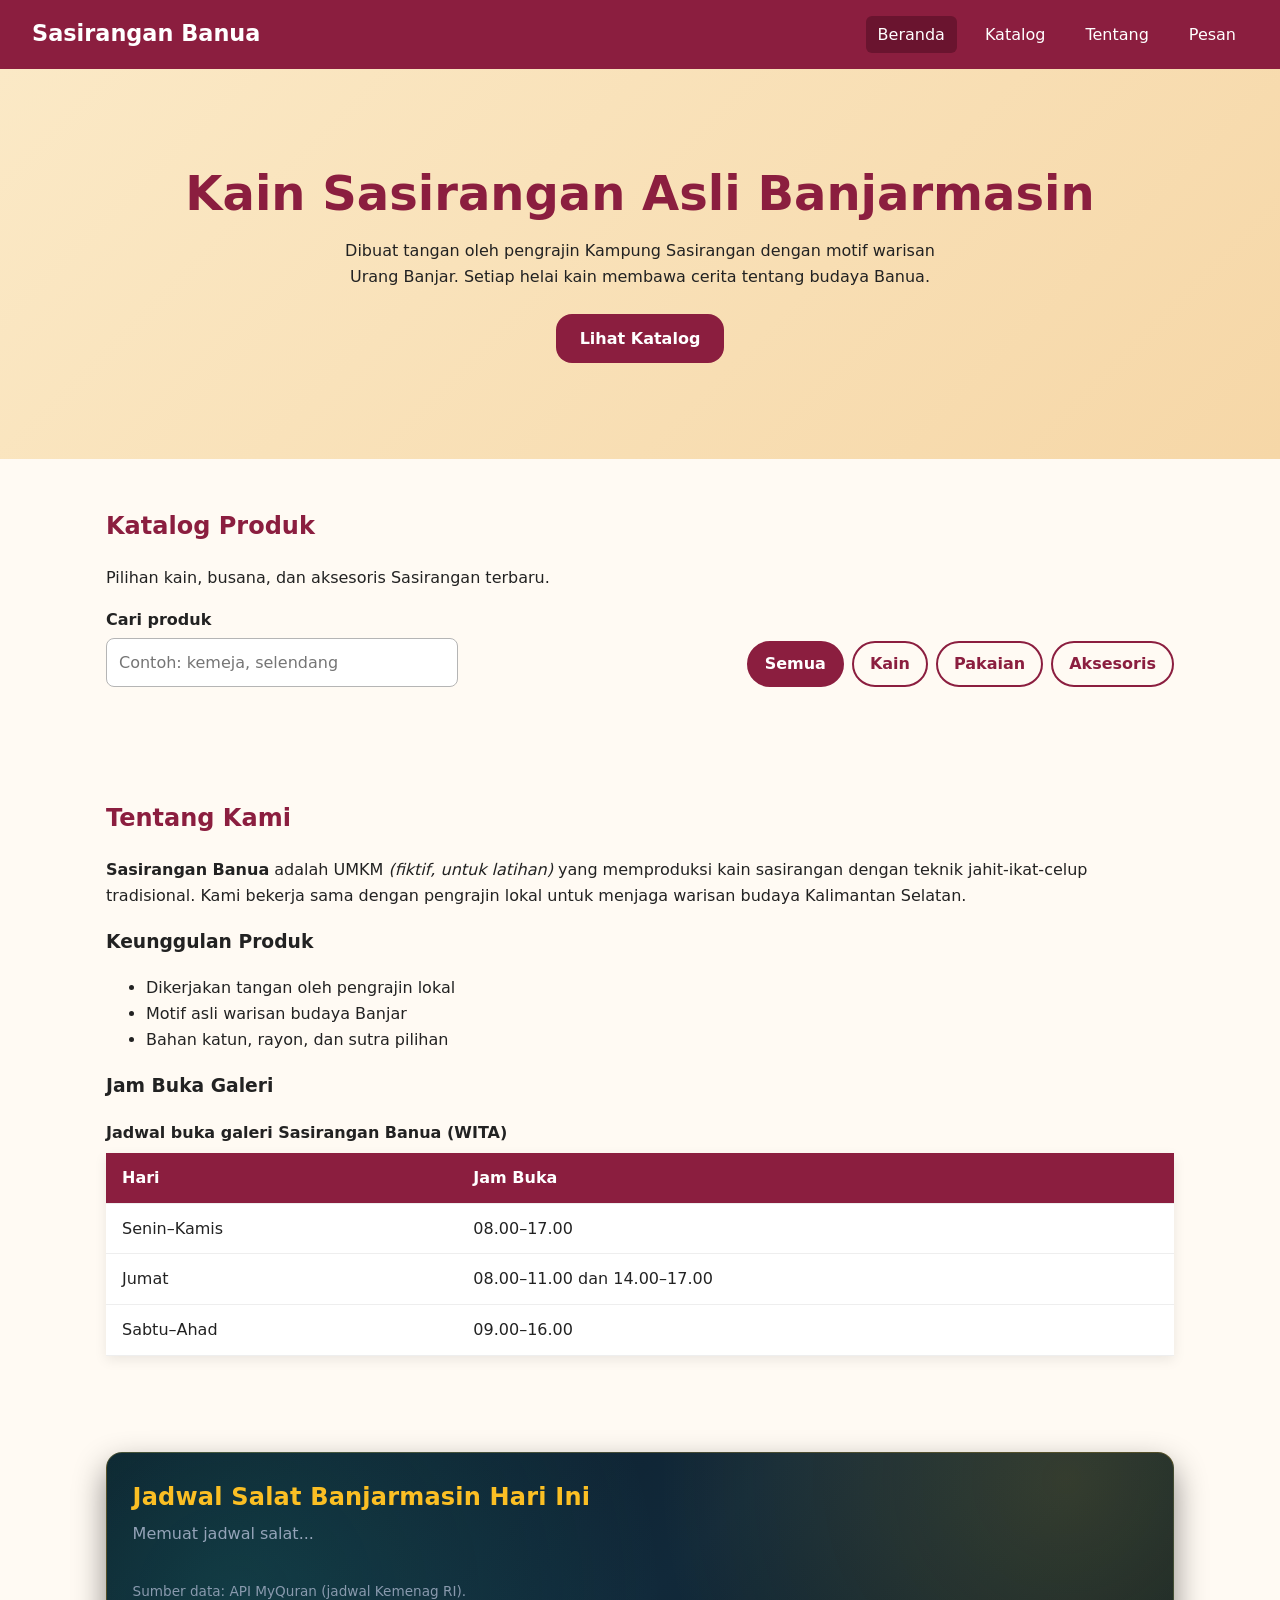
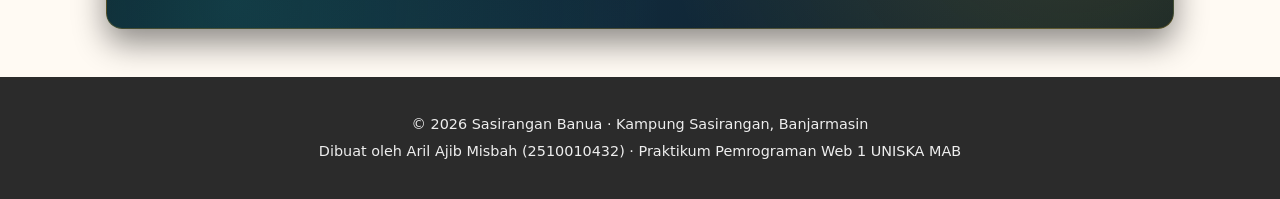
==== commit 442d0272: ""Tambah favicon dan perbaikan hasil audit Lighthouse"" ====
--- a/index.html
+++ b/index.html
@@ -6,7 +6,9 @@
     <meta name="description" content="Katalog kain dan busana Sasirangan khas Banjarmasin karya pengrajin lokal."> 
     <title>Sasirangan Banua | Kain Khas Banjar</title>
     <link rel="stylesheet" href="css/style.css">
-    <script src="js/katalog.js"></script>
+    <script src="js/katalog.js" defer></script>
+    <script src="js/jadwal-shalat.js" defer></script>
+    <link rel="icon" href="img/gemini-svg.svg" type="image/svg+xml" />
 </head>
 <body>
 
@@ -22,6 +24,7 @@
       </ul> 
     </nav> 
   </header>
+  
 
   <main> 
     <!-- ========== HERO ========== --> 
@@ -33,31 +36,27 @@
     </section>
 
     <!-- ========== KATALOG ========== -->
-    <section class="bagian" id="katalog">
-      <h2>Katalog Produk</h2>
-      <p>Pilihan kain, busana, dan aksesoris Sasirangan terbaru.</p>
+      <section class="bagian" id="katalog">
+  <h2>Katalog Produk</h2>
+  <p>Pilihan kain, busana, dan aksesoris Sasirangan terbaru.</p>
 
-      <div class="kontrol-katalog">
- <div class="kolom">
- <label for="cari">Cari produk</label>
- <input type="search" id="cari" placeholder="Contoh: kemeja, selendang">
- </div>
- <div class="filter" role="group" aria-label="Filter kategori">
- <button type="button" class="tombol-filter aktif" data-kategori="semua"
- aria-pressed="true">Semua</button>
- <button type="button" class="tombol-filter" data-kategori="kain"
- aria-pressed="false">Kain</button>
- <button type="button" class="tombol-filter" data-kategori="pakaian"
- aria-pressed="false">Pakaian</button>
- <button type="button" class="tombol-filter" data-kategori="aksesoris"
- aria-pressed="false">Aksesoris</button>
- </div>
-</div>
-<p id="info-jumlah" class="info-jumlah" aria-live="polite"></p>
-<div id="daftar-katalog" class="katalog-grid"></div>
-<noscript><p>Aktifkan JavaScript untuk melihat katalog produk.</p></noscript>
-      </div>
-    </section>
+  <div class="kontrol-katalog">
+    <div class="kolom">
+      <label for="cari">Cari produk</label>
+      <input type="search" id="cari" placeholder="Contoh: kemeja, selendang">
+    </div>
+    <div class="filter" role="group" aria-label="Filter kategori">
+      <button type="button" class="tombol-filter aktif" data-kategori="semua" aria-pressed="true">Semua</button>
+      <button type="button" class="tombol-filter" data-kategori="kain" aria-pressed="false">Kain</button>
+      <button type="button" class="tombol-filter" data-kategori="pakaian" aria-pressed="false">Pakaian</button>
+      <button type="button" class="tombol-filter" data-kategori="aksesoris" aria-pressed="false">Aksesoris</button>
+    </div>
+  </div>
+
+  <p id="info-jumlah" class="info-jumlah" aria-live="polite"></p>
+  <div id="daftar-katalog" class="katalog-grid"></div>
+  <noscript><p>Aktifkan JavaScript untuk melihat katalog produk.</p></noscript>
+</section>
 
     <!-- ========== TENTANG ========== --> 
     <section class="bagian" id="tentang"> 
@@ -98,6 +97,17 @@
         </tbody> 
       </table> 
     </section> 
+
+    <!-- ========== JADWAL SALAT (data dari API) ========== -->
+<section class="bagian" id="jadwal">
+  <div class="jadwal-salat" id="jadwal-salat">
+    <h2>Jadwal Salat Banjarmasin Hari Ini</h2>
+    <p class="status" aria-live="polite">Memuat jadwal salat...</p>
+    <ul class="daftar-waktu" hidden></ul>
+    <p class="sumber">Sumber data: API MyQuran (jadwal Kemenag RI).</p>
+  </div>
+
+</section>
   </main>
 
   <!-- ========== FOOTER ========== --> 
--- a/css/style.css
+++ b/css/style.css
@@ -326,3 +326,178 @@
   } 
 } 
 
+/* --------- 12. Komponen interaktif (Modul 3) ---------- */
+.kontrol-katalog {
+    display: flex;
+    flex-direction: column;
+    gap: 1rem;
+    margin-bottom: 1rem;
+}
+
+.filter {
+    display: flex;
+    flex-wrap: wrap;
+    gap: 0.5rem;
+}
+
+.tombol-filter {
+    padding: 0.5rem 1rem;
+    border: 2px solid var(--warna-utama);
+    border-radius: 999px;
+    background-color: transparent;
+    color: var(--warna-utama);
+    font: inherit;
+    font-weight: 600;
+    cursor: pointer;
+}
+
+.tombol-filter:hover,
+.tombol-filter.aktif {
+    background-color: var(--warna-utama);
+    color: #ffffff;
+}
+
+.info-jumlah {
+    color: var(--warna-teks-lembut);
+    font-size: 0.95rem;
+}
+
+.label-kategori {
+    align-self: flex-start;
+    margin-bottom: 0.5rem;
+    padding: 0.15rem 0.6rem;
+    border-radius: 999px;
+    background-color: var(--warna-krem);
+    color: #6a4a00;
+    font-size: 0.75rem;
+    font-weight: 700;
+    letter-spacing: 0.05em;
+    text-transform: uppercase;
+}
+
+.pesan-error {
+    margin: 0;
+    color: #b00020;
+    font-size: 0.9rem;
+}
+
+.pesan-error:empty {
+    display: none; /* sembunyikan jika belum ada pesan */
+}
+
+[aria-invalid="true"] {
+    border-color: #b00020;
+    background-color: #fff5f6;
+}
+
+.hasil-pesan {
+    max-width: 40rem;
+    margin-top: 2rem;
+    padding: 1.5rem;
+    border-left: 6px solid var(--warna-aksen);
+    border-radius: var(--warna-radius); /* sesuaikan variabel radius jika ada */
+    background-color: var(--warna-kartu);
+    box-shadow: var(--warna-bayangan);
+}
+
+.hasil-pesan h2 {
+    margin-top: 0;
+}
+
+.hasil-pesan pre {
+    white-space: pre-wrap;
+    font-family: inherit;
+}
+
+@media (min-width: 768px) {
+    .kontrol-katalog {
+        flex-direction: row;
+        align-items: flex-end;
+        justify-content: space-between;
+    }
+}
+
+.kontrol-katalog .kolom {
+    flex: 1;
+    max-width: 22rem;
+}
+
+/* ---------- Tema Sungai Martapura & Sasirangan Emas ---------- */
+:root {
+  --bg-utama: #09131c;
+  --bg-kartu: #10202e;
+  --teks-utama: #f1f5f9;
+  --teks-redup: #94a3b8;
+  --aksen-emas: #fbbf24;
+  --aksen-sungai: #2dd4bf;
+  --garis-tipis: rgba(251, 191, 36, 0.22);
+  --radius: 16px;
+}
+
+.jadwal-salat {
+  position: relative;
+  overflow: hidden;
+  padding: 1.6rem;
+  border-radius: var(--radius);
+  border: 1px solid var(--garis-tipis);
+  background:
+    radial-gradient(circle at 90% 15%, rgba(251, 191, 36, 0.16), transparent 42%),
+    radial-gradient(circle at 12% 85%, rgba(45, 212, 191, 0.16), transparent 45%),
+    linear-gradient(135deg, #0b1926 0%, #11293a 55%, #0c1f29 100%);
+  color: var(--teks-utama);
+  box-shadow: 0 14px 32px rgba(0, 0, 0, 0.45);
+}
+
+.jadwal-salat h2 {
+  margin: 0 0 0.3rem;
+  color: var(--aksen-emas);
+  letter-spacing: 0.2px;
+}
+
+.jadwal-salat .status {
+  margin: 0 0 1.1rem;
+  color: var(--teks-redup);
+}
+
+.daftar-waktu {
+  display: grid;
+  grid-template-columns: repeat(auto-fit, minmax(110px, 1fr));
+  gap: 0.75rem;
+  margin: 0;
+  padding: 0;
+  list-style: none;
+}
+
+.daftar-waktu li {
+  display: flex;
+  flex-direction: column;
+  align-items: center;
+  gap: 0.25rem;
+  padding: 0.85rem 0.75rem;
+  border-radius: 12px;
+  border: 1px solid rgba(45, 212, 191, 0.25);
+  background: rgba(9, 19, 28, 0.68);
+  transition: transform 0.2s ease, border-color 0.2s ease;
+}
+
+.daftar-waktu li:hover {
+  transform: translateY(-2px);
+  border-color: var(--aksen-emas);
+}
+
+.daftar-waktu li span {
+  font-size: 0.85rem;
+  color: var(--teks-redup);
+}
+
+.daftar-waktu strong {
+  font-size: 1.35rem;
+  color: var(--aksen-sungai);
+}
+
+.jadwal-salat .sumber {
+  margin: 1rem 0 0;
+  font-size: 0.85rem;
+  color: var(--teks-redup);
+  opacity: 0.92;
+}
